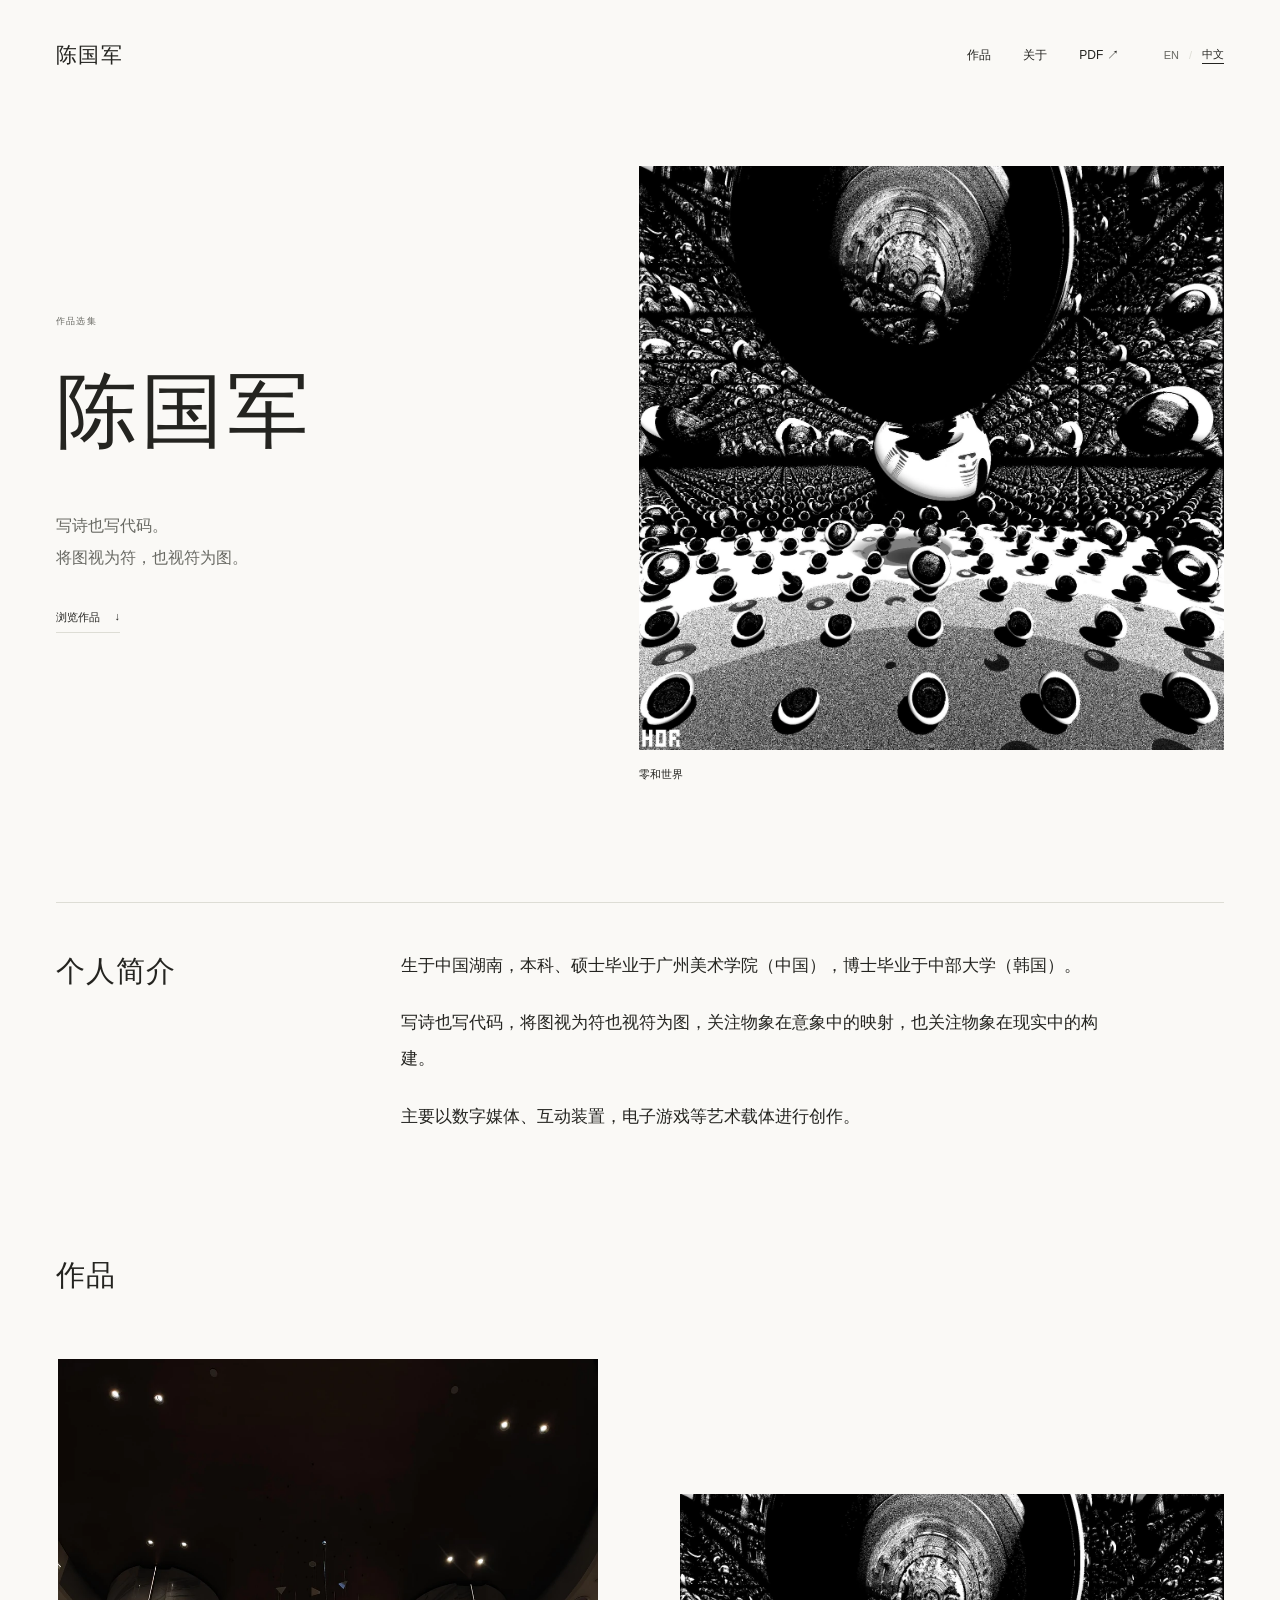
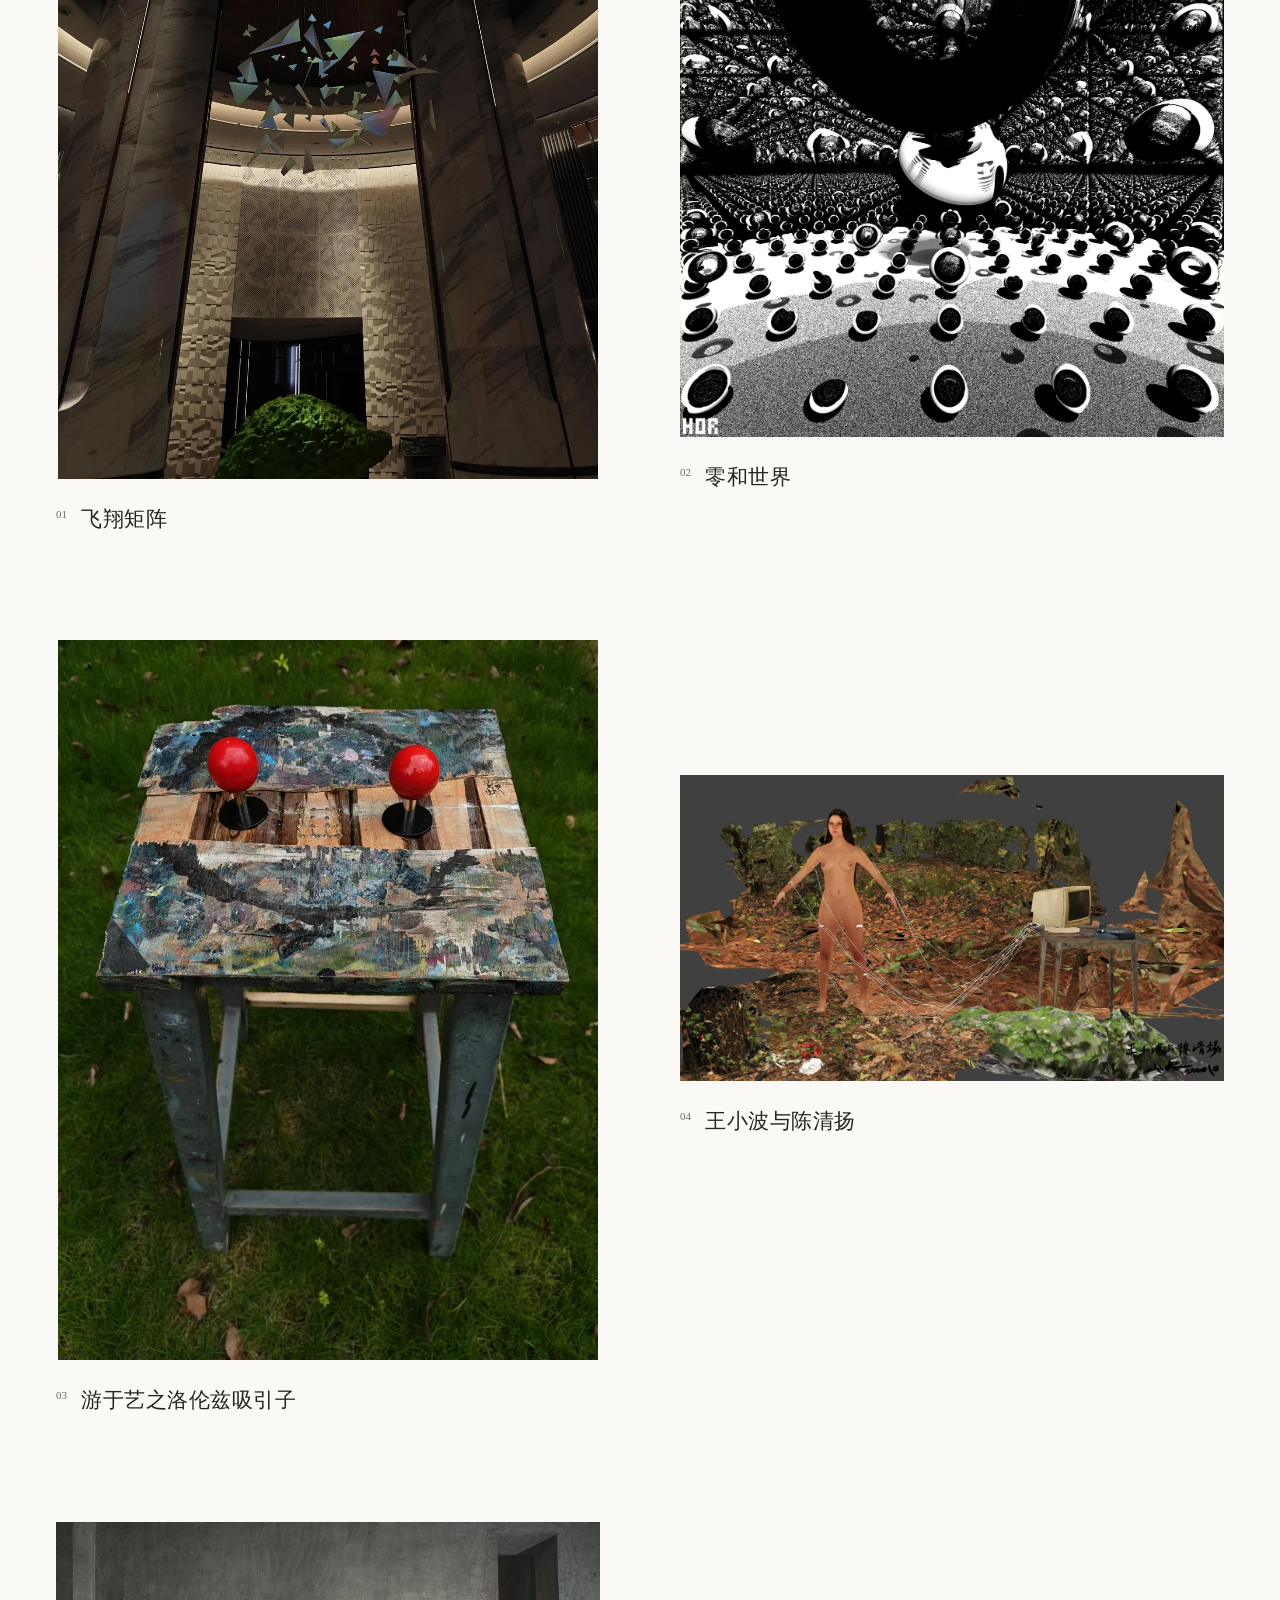
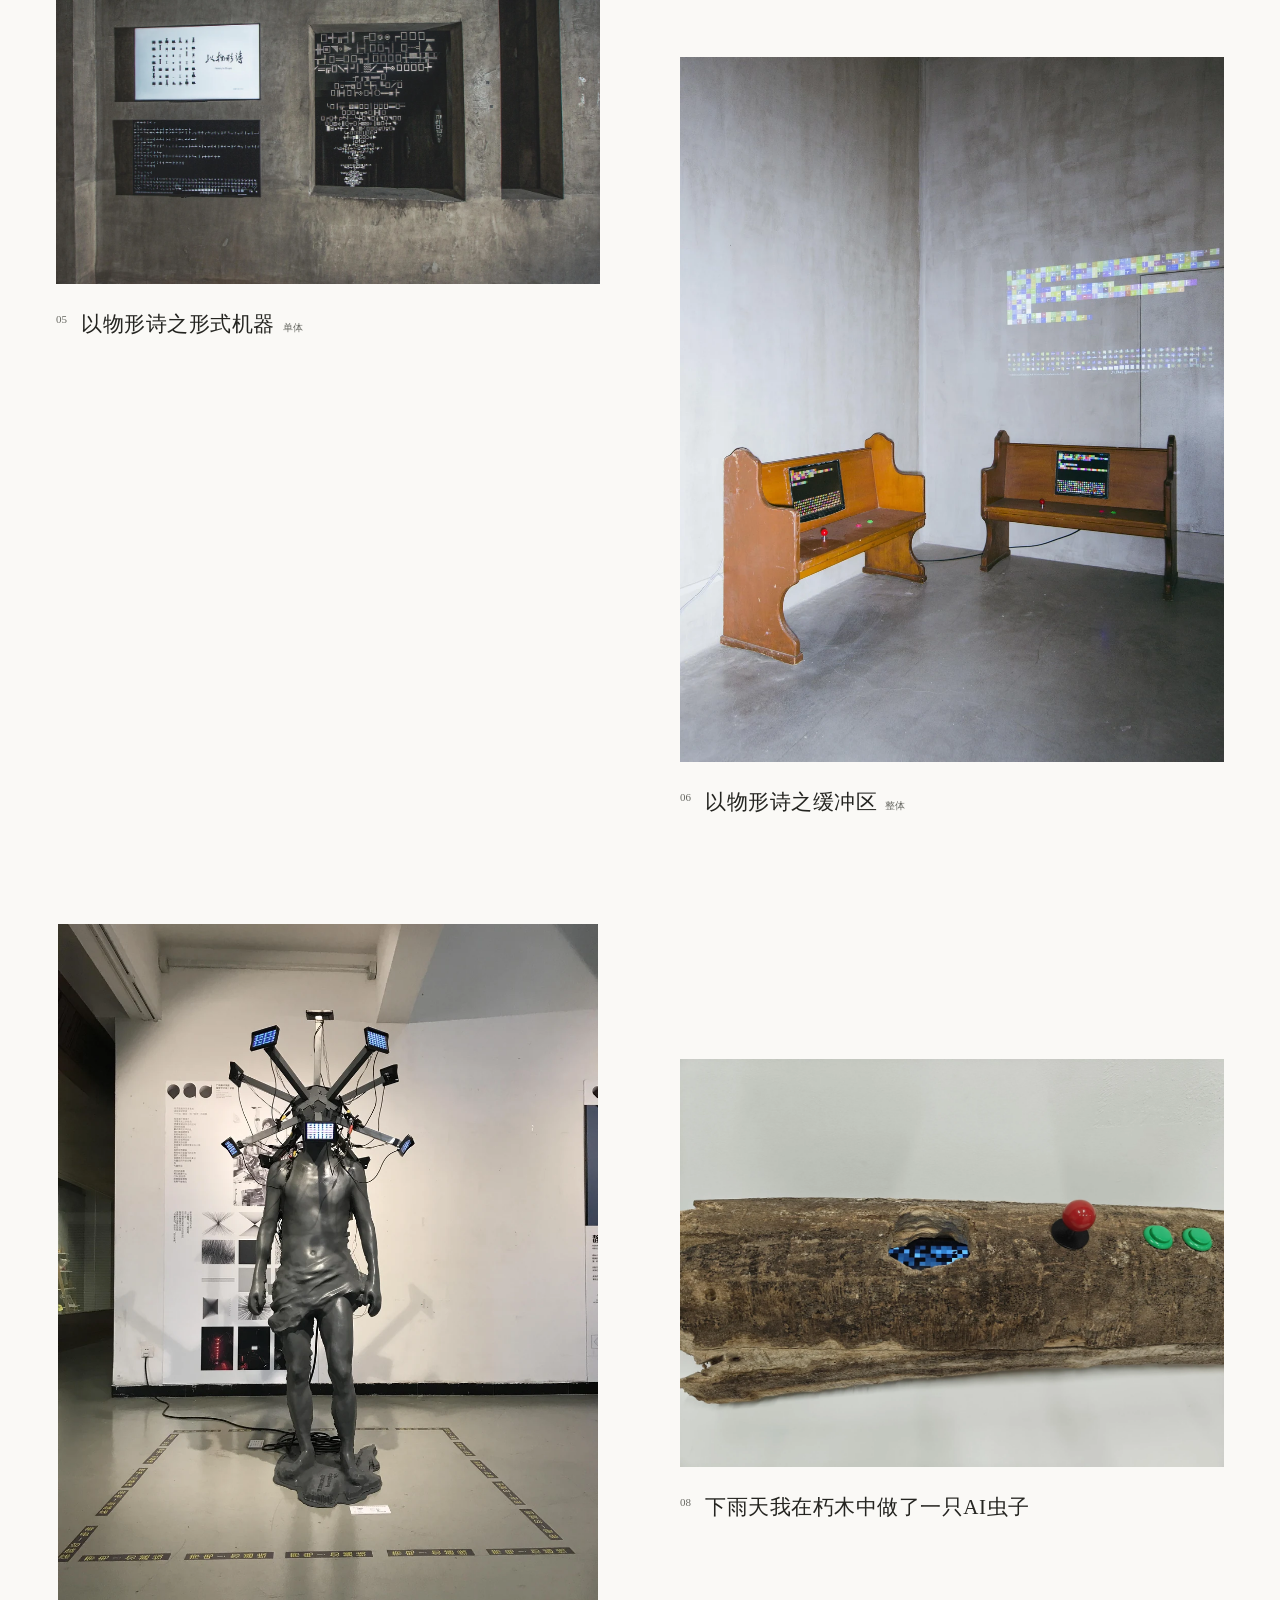
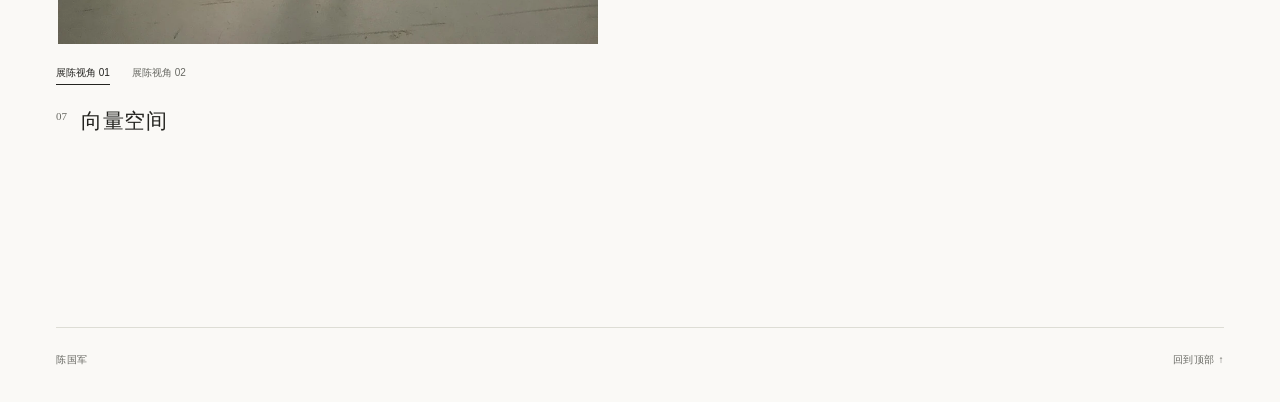
==== zh.html @ b67296dc "Separate English and Chinese pages" ====
<!doctype html>
<html lang="zh-CN">
<head>
 <meta charset="utf-8">
 <meta name="viewport" content="width=device-width,initial-scale=1">
 <meta name="theme-color" content="#faf9f6">
 <meta name="description" content="陈国军的作品与个人简介：数字媒体、互动装置与电子游戏。">
 <meta property="og:title" content="陈国军 · 作品选集">
 <meta property="og:description" content="陈国军的作品与个人简介：数字媒体、互动装置与电子游戏。">
 <meta property="og:type" content="website">
 <meta property="og:locale" content="zh_CN">
 <meta property="og:image" content="assets/images/zero-sum-preview.webp">
 <title>陈国军 · 作品选集</title>
 <link rel="alternate" hreflang="en" href="index.html">
 <link rel="alternate" hreflang="zh-CN" href="zh.html">
 <link rel="alternate" hreflang="x-default" href="index.html">
 <link rel="icon" href="favicon.svg" type="image/svg+xml">
 <link rel="stylesheet" href="style.css">
 <script defer src="app.js"></script>
</head>
<body id="top">
<a class="skip-link" href="#works">跳到作品</a>
<div class="shell">
 <header class="site-header">
  <a class="brand" href="zh.html" aria-label="陈国军作品集首页"><span class="brand-name">陈国军</span></a>
  <div class="header-links"><nav class="nav" aria-label="主导航"><a href="#works">作品</a><a href="#about">关于</a><a href="assets/chen-guojun-selected-works.pdf" target="_blank" rel="noopener">PDF ↗</a></nav><div class="language-switch" role="group" aria-label="语言"><a href="index.html" lang="en" hreflang="en">EN</a><span aria-hidden="true">/</span><a href="zh.html" lang="zh-CN" hreflang="zh-CN" aria-current="page">中文</a></div></div>
 </header>
 <main>
  <section class="hero" aria-labelledby="artist-name">
   <div class="hero-copy">
    <div class="eyebrow">作品选集</div>
    <h1 id="artist-name">陈国军</h1>
    <p class="hero-description">写诗也写代码。<br>将图视为符，也视符为图。</p>
    <div class="hero-bottom"><a class="browse-link" href="#works">浏览作品 <span aria-hidden="true">↓</span></a></div>
   </div>
   <figure class="hero-art"><button class="image-button" type="button" data-open="zero-sum" aria-label="查看《零和世界》大图"><img src="assets/images/zero-sum-preview.webp" width="1400" height="1399" alt="零和世界 · 黑白球体构成的数字图像" loading="eager" decoding="async" fetchpriority=high></button><figcaption class="hero-caption"><strong>零和世界</strong></figcaption></figure>
  </section>
  <section class="artist-section" id="about" aria-labelledby="about-title">
   <h2 class="section-title" id="about-title">个人简介</h2>
   <div class="artist-biography"><p>生于中国湖南，本科、硕士毕业于广州美术学院（中国），博士毕业于中部大学（韩国）。</p><p>写诗也写代码，将图视为符也视符为图，关注物象在意象中的映射，也关注物象在现实中的构建。</p><p>主要以数字媒体、互动装置，电子游戏等艺术载体进行创作。</p></div>
  </section>
  <section class="catalogue" id="works" aria-labelledby="works-title">
   <div class="section-top"><h2 class="section-title" id="works-title">作品</h2></div>
   <div class="work-grid"><article class="work-card" id="work-flight-matrix">
 <div class="work-visual"><button class="image-button" type="button" data-open="flight-matrix" aria-label="查看《飞翔矩阵》大图"><img src="assets/images/flight-matrix-preview.webp" width="1050" height="1400" alt="飞翔矩阵 · 作品图像" loading="lazy" decoding="async" ></button></div>
 <div class="work-heading"><span class="work-number">01</span><h3>飞翔矩阵</h3></div>
</article><article class="work-card" id="work-zero-sum">
 <div class="work-visual"><button class="image-button" type="button" data-open="zero-sum" aria-label="查看《零和世界》大图"><img src="assets/images/zero-sum-preview.webp" width="1400" height="1399" alt="零和世界 · 作品图像" loading="lazy" decoding="async" ></button></div>
 <div class="work-heading"><span class="work-number">02</span><h3>零和世界</h3></div>
</article><article class="work-card" id="work-lorenz">
 <div class="work-visual"><button class="image-button" type="button" data-open="lorenz" aria-label="查看《游于艺之洛伦兹吸引子》大图"><img src="assets/images/lorenz-preview.webp" width="1050" height="1400" alt="游于艺之洛伦兹吸引子 · 作品图像" loading="lazy" decoding="async" ></button></div>
 <div class="work-heading"><span class="work-number">03</span><h3>游于艺之洛伦兹吸引子</h3></div>
</article><article class="work-card" id="work-wang-and-chen">
 <div class="work-visual"><button class="image-button" type="button" data-open="wang-and-chen" aria-label="查看《王小波与陈清扬》大图"><img src="assets/images/wang-and-chen-preview.webp" width="1400" height="787" alt="王小波与陈清扬 · 作品图像" loading="lazy" decoding="async" ></button></div>
 <div class="work-heading"><span class="work-number">04</span><h3>王小波与陈清扬</h3></div>
</article><article class="work-card" id="work-formal-machine">
 <div class="work-visual"><button class="image-button" type="button" data-open="formal-machine" aria-label="查看《以物形诗之形式机器》大图"><img src="assets/images/formal-machine-preview.webp" width="1400" height="933" alt="以物形诗之形式机器 · 单体图像" loading="lazy" decoding="async" ></button></div>
 <div class="work-heading"><span class="work-number">05</span><h3>以物形诗之形式机器<span class="subtitle">单体</span></h3></div>
</article><article class="work-card" id="work-buffer-zone">
 <div class="work-visual"><button class="image-button" type="button" data-open="buffer-zone" aria-label="查看《以物形诗之缓冲区》大图"><img src="assets/images/buffer-zone-preview.webp" width="1080" height="1400" alt="以物形诗之缓冲区 · 整体图像" loading="lazy" decoding="async" ></button></div>
 <div class="work-heading"><span class="work-number">06</span><h3>以物形诗之缓冲区<span class="subtitle">整体</span></h3></div>
</article><article class="work-card" id="work-vector-space">
 <div class="work-visual"><button class="image-button" type="button" data-open="vector-space" aria-label="查看《向量空间》大图"><img src="assets/images/vector-view-1-preview.webp" width="1050" height="1400" alt="向量空间 · 展陈视角 01" loading="lazy" decoding="async" ></button><div class="variant-switch" aria-label="作品观看角度"><button type="button" data-variant="0" data-work="vector-space" aria-pressed="true">展陈视角 01</button><button type="button" data-variant="1" data-work="vector-space" aria-pressed="false">展陈视角 02</button></div></div>
 <div class="work-heading"><span class="work-number">07</span><h3>向量空间</h3></div>
</article><article class="work-card" id="work-ai-insect">
 <div class="work-visual"><button class="image-button" type="button" data-open="ai-insect" aria-label="查看《下雨天我在朽木中做了一只AI虫子》大图"><img src="assets/images/ai-insect-preview.webp" width="1400" height="1050" alt="下雨天我在朽木中做了一只AI虫子 · 作品图像" loading="lazy" decoding="async" ></button></div>
 <div class="work-heading"><span class="work-number">08</span><h3>下雨天我在朽木中做了一只AI虫子</h3></div>
</article></div>
  </section>
  <section class="colophon" aria-label="图录说明"><div class="colophon-content"><p class="colophon-note">作品名称据原始图录，英文名称为工作译名。作品说明为网页整理文字，个人简介由艺术家提供。</p><a class="download" href="assets/chen-guojun-selected-works.pdf" download="chen-guojun-selected-works.pdf">下载原始作品集 <span>PDF · 11.2 MB ↗</span></a></div></section>
 </main>
 <footer class="site-footer"><span>陈国军</span><a href="#top">回到顶部 ↑</a></footer>
</div>
<dialog id="work-dialog" aria-labelledby="dialog-title">
 <div class="dialog-top"><span id="dialog-counter">作品</span><button class="close-dialog" type="button" aria-label="关闭大图">×</button></div>
 <div class="dialog-body"><div class="dialog-figure"><img id="dialog-image" alt=""></div>
 <div class="dialog-info"><h2 id="dialog-title"></h2><span class="dialog-category" id="dialog-category"></span><p class="dialog-description" id="dialog-description"></p><div class="dialog-views" id="dialog-views" aria-label="选择观看视角"></div><div class="dialog-source" id="dialog-source"></div><div class="dialog-links"><a id="original-image-link" target="_blank" rel="noopener">单独查看大图 ↗</a><a id="source-page-link" target="_blank" rel="noopener">图录对应页 ↗</a></div><div class="dialog-navigation"><button type="button" id="previous-work">← 上一件</button><button type="button" id="next-work">下一件 →</button></div></div></div>
</dialog>
<noscript><div class="shell no-script">作品图像与名称可直接浏览；启用 JavaScript 后可点击放大。 <a href="assets/chen-guojun-selected-works.pdf">打开完整 PDF</a></div></noscript>
<script type="application/json" id="work-data">[{"id": "flight-matrix", "title": "飞翔矩阵", "category": "空间装置", "description": "悬置于建筑空间中的几何片体，以不同的方向、尺度与色彩形成一组空中的矩阵。", "images": [{"slug": "flight-matrix", "label": "作品图像", "page": 2, "label_en": "Artwork image"}], "title_en": "Flight Matrix", "category_en": "Spatial installation", "description_en": "Geometric elements suspended within an architectural space form an aerial matrix of varied orientations, scales and colours."}, {"id": "zero-sum", "title": "零和世界", "category": "数字图像", "description": "黑白球体在重复的空间中层叠、延伸，形成近乎无尽的视觉纵深。", "images": [{"slug": "zero-sum", "label": "作品图像", "page": 3, "label_en": "Artwork image"}], "title_en": "Zero-Sum World", "category_en": "Digital image", "description_en": "Black and white spheres layer and extend through a repeating space, creating an almost endless visual depth."}, {"id": "lorenz", "title": "游于艺之洛伦兹吸引子", "category": "装置", "description": "红色摇杆嵌入带有绘画痕迹的木质结构。图像呈现了装置的操作界面与材料表面。", "images": [{"slug": "lorenz", "label": "作品图像", "page": 4, "label_en": "Artwork image"}], "title_en": "Wandering in Art: Lorenz Attractor", "category_en": "Installation", "description_en": "Red joysticks are embedded in a wooden structure marked with paint. The image records the interface and material surfaces of the installation."}, {"id": "wang-and-chen", "title": "王小波与陈清扬", "category": "艺术装置", "description": "人物、旧式显示器与数字化的自然场景共同出现，连接线在身体和设备之间展开。", "images": [{"slug": "wang-and-chen", "label": "作品图像", "page": 3, "label_en": "Artwork image"}], "title_en": "Wang Xiaobo and Chen Qingyang", "category_en": "Art installation", "description_en": "A figure, an old monitor and a digitally rendered natural setting appear together, with cables extending between the body and the device."}, {"id": "formal-machine", "title": "以物形诗之形式机器", "subtitle": "单体", "category": "装置", "description": "屏幕中的文字、符号与图形并置于墙面的凹槽之中，构成多层的阅读界面。", "images": [{"slug": "formal-machine", "label": "单体图像", "page": 5, "label_en": "Individual unit"}], "title_en": "Poetry Shaped by Objects: Formal Machine", "category_en": "Installation", "description_en": "Text, symbols and graphics on screens are set within recesses in a wall, forming multiple layers of reading.", "subtitle_en": "Individual unit"}, {"id": "buffer-zone", "title": "以物形诗之缓冲区", "subtitle": "整体", "category": "装置", "description": "木质座椅、屏幕与摇杆相互组合，图像投射到墙面，让装置延伸进所在的空间。", "images": [{"slug": "buffer-zone", "label": "整体图像", "page": 6, "label_en": "Overall view"}], "title_en": "Poetry Shaped by Objects: Buffer Zone", "category_en": "Installation", "description_en": "Wooden seats, screens and joysticks are combined with images projected onto a wall, extending the installation into its surroundings.", "subtitle_en": "Overall installation"}, {"id": "vector-space", "title": "向量空间", "category": "互动装置", "description": "人体形态、支架、屏幕与线缆共同构成装置。两幅图像记录了不同观看角度下的整体结构。", "images": [{"slug": "vector-view-1", "label": "展陈视角 01", "page": 7, "label_en": "Exhibition view 01"}, {"slug": "vector-view-2", "label": "展陈视角 02", "page": 8, "label_en": "Exhibition view 02"}], "title_en": "Vector Space", "category_en": "Interactive installation", "description_en": "A human form, supports, screens and cables compose the installation. Two images record its overall structure from different viewpoints."}, {"id": "ai-insect", "title": "下雨天我在朽木中做了一只AI虫子", "category": "装置", "description": "朽木的天然孔洞中嵌入像素屏幕，摇杆与按钮置于木材表面，形成自然材料与电子界面的并置。", "images": [{"slug": "ai-insect", "label": "作品图像", "page": 9, "label_en": "Artwork image"}], "title_en": "On a Rainy Day, I Made an AI Insect in Decaying Wood", "category_en": "Installation", "description_en": "A pixel display is embedded in a natural cavity in decaying wood, with a joystick and buttons on its surface, bringing natural material and an electronic interface together."}]</script>
</body>
</html>
---- style.css ----
@charset "UTF-8";
:root{--paper:#f6f4ee;--ink:#20221f;--muted:#777a72;--line:#d8d8cd;--accent:#775539;--serif:Georgia,"Songti SC","STSong","SimSun",serif;--sans:Arial,"Microsoft YaHei","PingFang SC",sans-serif}
*{box-sizing:border-box}html{scroll-behavior:smooth;scroll-padding-top:100px}body{margin:0;background:var(--paper);color:var(--ink);font-family:var(--sans);-webkit-font-smoothing:antialiased}body:has(dialog[open]){overflow:hidden}a{color:inherit;text-decoration:none}button{font:inherit;color:inherit;cursor:pointer}button,a{-webkit-tap-highlight-color:transparent}button:focus-visible,a:focus-visible{outline:2px solid var(--accent);outline-offset:6px}button{border:0}img{display:block;max-width:100%}::selection{background:#d9d3ba}.shell{width:min(1280px,calc(100% - 112px));margin:0 auto}.skip-link{position:fixed;top:-80px;left:20px;z-index:100;padding:16px;background:var(--ink);color:white}.skip-link:focus{top:10px}
.site-header{height:98px;display:flex;align-items:center;justify-content:space-between;border-bottom:1px solid var(--line)}.brand{display:flex;align-items:center;gap:18px}.brand-zh{font-family:var(--serif);font-size:25px;letter-spacing:.12em}.brand-en,.micro{font-size:10px;line-height:1.5;letter-spacing:.16em;text-transform:uppercase}.brand-en{color:var(--muted)}.nav{display:flex;gap:30px;font-size:12px}.nav a{padding:12px 0}.nav a:hover{color:var(--accent)}.nav .pdf-link{color:var(--muted)}.arrow{font-size:17px;margin-left:5px}
.hero{display:grid;grid-template-columns:0.9fr 1.1fr;gap:7%;align-items:center;padding:66px 0 78px;min-height:740px}.hero-copy{padding:32px 0}.eyebrow{display:flex;gap:16px;align-items:center;color:var(--muted);font-size:10px;letter-spacing:.16em}.eyebrow:before{content:"";width:32px;height:1px;background:var(--accent)}.hero h1{font-family:var(--serif);font-weight:400;font-size:clamp(64px,7.5vw,112px);letter-spacing:.06em;margin:38px 0 17px;line-height:1.12;white-space:nowrap}.artist-roman{font-family:var(--serif);font-size:20px;letter-spacing:.12em;margin:0}.hero-description{margin:46px 0 36px;max-width:290px;font-size:14px;line-height:2.1;color:var(--muted)}.hero-bottom{display:flex;align-items:center;gap:34px;margin-top:46px}.browse-link{font-size:12px;border-bottom:1px solid var(--ink);padding-bottom:7px}.hero-count{font-family:var(--serif);font-size:28px;color:var(--accent)}.hero-count span{font-family:var(--sans);font-size:10px;color:var(--muted);letter-spacing:.1em;margin-left:10px}.hero-art{margin:0}.hero-art .image-button{background:#080908;aspect-ratio:1;display:flex;align-items:center;justify-content:center}.hero-art img{width:100%;height:100%;object-fit:contain}.hero-caption{display:flex;justify-content:space-between;gap:14px;margin-top:15px;font-size:11px;color:var(--muted)}.hero-caption strong{font-weight:400;color:var(--ink)}.image-button{padding:0;background:none;width:100%;position:relative;cursor:zoom-in}.image-button:after{content:"↗";position:absolute;bottom:14px;right:14px;background:var(--paper);color:var(--ink);width:34px;height:34px;display:grid;place-items:center;opacity:0;transition:opacity .2s}.image-button:hover:after,.image-button:focus-visible:after{opacity:1}
.catalogue{padding-top:28px;border-top:1px solid var(--ink)}.section-top{display:flex;justify-content:space-between;align-items:flex-end;margin:0 0 58px}.section-title{font-family:var(--serif);font-size:46px;font-weight:400;margin:8px 0 0;letter-spacing:.08em}.section-aside{font-size:11px;line-height:1.9;text-align:right;color:var(--muted)}.work-grid{display:grid;grid-template-columns:1fr 1fr;gap:82px 64px;align-items:start}.work-card{min-width:0;scroll-margin-top:30px}.work-card:nth-child(even){padding-top:120px}.work-visual{position:relative}.work-visual .image-button{background:#ecebe5}.work-visual img{width:100%;height:auto;max-height:720px;object-fit:contain}.work-heading{display:flex;align-items:flex-start;gap:18px;margin-top:22px}.work-number{font-family:var(--serif);font-size:14px;color:var(--accent);padding-top:5px;flex-shrink:0}.work-heading h3{font-family:var(--serif);font-size:25px;line-height:1.6;letter-spacing:.025em;font-weight:400;margin:0}.subtitle{font-family:var(--sans);font-size:11px;color:var(--muted);white-space:nowrap;margin-left:8px;letter-spacing:0}.work-category{font-size:10px;letter-spacing:.08em;color:var(--muted);margin:10px 0 0 35px}.work-description{font-size:12px;line-height:2.1;color:var(--muted);margin:16px 0 0 35px;max-width:440px}.work-foot{margin:20px 0 0 35px;display:flex;align-items:center;justify-content:space-between;gap:20px;font-size:11px}.open-text{background:transparent;padding:0 0 4px;border-bottom:1px solid var(--line)}.open-text:hover{border-color:var(--ink)}.work-view-count{color:var(--muted)}.variant-switch{display:flex;gap:16px;margin-top:14px;font-size:10px}.variant-switch button{padding:4px 0;background:none;color:var(--muted);border-bottom:1px solid transparent}.variant-switch button[aria-pressed=true]{color:var(--ink);border-color:var(--ink)}
.index-section{margin-top:116px;padding-top:36px;border-top:1px solid var(--ink);display:grid;grid-template-columns:1fr 2fr;gap:64px}.index-list{list-style:none;padding:0;margin:0}.index-list li{border-bottom:1px solid var(--line)}.index-list a{display:grid;grid-template-columns:30px 1fr 20px;gap:12px;align-items:center;padding:20px 0;font-size:14px}.index-list a:hover{color:var(--accent)}.index-no{color:var(--muted);font-family:var(--serif);font-size:12px}.index-section .micro{color:var(--muted)}.colophon{margin-top:108px;padding:48px 0 54px;border-top:1px solid var(--ink);display:grid;grid-template-columns:1fr 2fr;gap:64px}.colophon h2{font-family:var(--serif);font-weight:400;font-size:28px;letter-spacing:.06em;margin:0 0 12px}.colophon-content{max-width:680px}.colophon p{font-size:13px;line-height:2.2;margin:0 0 20px;color:var(--muted)}.colophon-note{font-size:11px!important}.download{display:inline-flex;gap:32px;align-items:center;background:var(--ink);color:var(--paper);padding:15px 20px;font-size:12px}.download:hover{background:#42463c}.site-footer{border-top:1px solid var(--line);padding:24px 0 35px;display:flex;justify-content:space-between;font-size:10px;color:var(--muted);letter-spacing:.06em}
dialog{width:min(1320px,calc(100vw - 48px));max-width:none;max-height:calc(100dvh - 48px);padding:0;border:1px solid #44483f;background:var(--paper);color:var(--ink)}dialog::backdrop{background:rgba(15,19,15,.86)}.dialog-top{display:flex;align-items:center;justify-content:space-between;padding:18px 24px;border-bottom:1px solid var(--line);font-size:10px;letter-spacing:.1em}.close-dialog{background:none;font-size:23px;width:32px;height:32px;line-height:1}.dialog-body{display:grid;grid-template-columns:minmax(0,1fr) 310px;min-height:420px}.dialog-figure{display:flex;align-items:center;justify-content:center;padding:28px;background:#e9e8e1;min-width:0}.dialog-figure img{max-width:100%;max-height:calc(100dvh - 170px);width:auto;height:auto;object-fit:contain}.dialog-info{padding:32px 26px;display:flex;flex-direction:column}.dialog-info h2{font-family:var(--serif);font-weight:400;font-size:29px;line-height:1.6;margin:0 0 12px}.dialog-category{font-size:11px;color:var(--accent)}.dialog-description{font-size:12px;line-height:2.1;color:var(--muted);margin:25px 0}.dialog-views{display:flex;gap:10px;flex-wrap:wrap;margin-bottom:24px}.view-thumb{width:70px;padding:3px;background:none;border:1px solid transparent}.view-thumb[aria-pressed=true]{border-color:var(--ink)}.view-thumb img{width:100%;height:76px;object-fit:contain;background:#deded6}.dialog-source{font-size:10px;line-height:2.2;color:var(--muted);margin-top:auto}.dialog-links{display:flex;gap:18px;flex-wrap:wrap;font-size:11px;margin:14px 0 26px}.dialog-links a{border-bottom:1px solid var(--line);padding-bottom:4px}.dialog-navigation{display:flex;justify-content:space-between;gap:12px;border-top:1px solid var(--line);padding-top:18px}.dialog-navigation button{background:none;padding:6px 0;font-size:12px}.dialog-navigation button:hover{color:var(--accent)}.no-script{padding:20px;border:1px solid var(--line);font-size:13px}.no-script a{border-bottom:1px solid var(--ink)}
@media(min-width:1600px){.hero{min-height:820px}.hero-art{max-width:620px}}
@media(max-width:1050px){.shell{width:calc(100% - 64px)}.hero{gap:5%;min-height:640px}.hero h1{font-size:76px}.hero-description{font-size:13px}.work-grid{gap:64px 36px}.work-heading h3{font-size:22px}.dialog-body{grid-template-columns:minmax(0,1fr) 270px}.index-section,.colophon{gap:36px}}
@media(max-width:700px){html{scroll-padding-top:24px}.shell{width:calc(100% - 40px)}.site-header{height:78px}.brand-zh{font-size:23px}.brand-en{display:none}.nav{gap:19px;font-size:11px}.nav .pdf-link .pdf-word{display:none}.hero{display:flex;flex-direction:column;align-items:stretch;gap:34px;padding:40px 0 50px;min-height:0}.hero-copy{padding:0}.hero h1{font-size:72px;margin:23px 0 12px;letter-spacing:.05em}.artist-roman{font-size:17px}.hero-description{margin:23px 0 0;max-width:100%;font-size:13px}.hero-bottom{margin-top:25px;justify-content:space-between}.hero-count{font-size:24px}.hero-art{width:100%}.hero-caption{font-size:10px}.catalogue{padding-top:24px}.section-top{margin-bottom:34px}.section-title{font-size:36px}.section-aside{font-size:10px}.work-grid{grid-template-columns:1fr;gap:48px}.work-card:nth-child(even){padding-top:0}.work-visual img{max-height:none}.work-heading{margin-top:17px;gap:15px}.work-heading h3{font-size:24px}.work-description{font-size:12px;margin-left:30px}.work-category,.work-foot{margin-left:30px}.index-section,.colophon{grid-template-columns:1fr;gap:25px}.index-section{margin-top:66px}.index-list a{font-size:13px;padding:18px 0}.colophon{margin-top:65px;padding-top:33px}.colophon p{font-size:12px}.site-footer{gap:20px;font-size:9px;line-height:1.8}.site-footer span:last-child{text-align:right}dialog{width:calc(100vw - 20px);max-height:calc(100dvh - 20px)}.dialog-top{padding:12px 16px;position:sticky;top:0;background:var(--paper);z-index:2}.dialog-body{grid-template-columns:1fr;min-height:0}.dialog-figure{padding:16px;min-height:180px}.dialog-figure img{max-height:54dvh}.dialog-info{padding:23px 20px}.dialog-info h2{font-size:25px}.dialog-description{margin:16px 0}.dialog-views{margin-bottom:14px}.dialog-source{margin-top:0}.dialog-links{margin-bottom:20px}.dialog-navigation{padding-top:14px}}
@media(prefers-reduced-motion:reduce){html{scroll-behavior:auto}*{transition:none!important}}
.en{display:block;font-family:var(--sans);font-weight:400;letter-spacing:.015em;font-size:.85em;line-height:1.65;margin-top:5px;color:var(--muted)}
.nav .en{font-size:10px;margin-top:3px}.nav a{line-height:1.4}.hero-description .en{margin-top:8px}.work-heading h3 .en{font-family:var(--serif);font-size:19px;line-height:1.5;margin-top:8px}.work-description .en{font-size:12px;line-height:1.9;margin-top:10px}.work-foot .en{font-size:10px}.hero-count>span{display:inline-block;vertical-align:middle}.hero-count .en{font-size:10px;margin:3px 0 0}.hero-caption .en{font-size:10px}.section-title .en{font-family:var(--sans);font-size:13px;letter-spacing:.12em;margin-top:10px}.colophon h2 .en{font-size:14px}.download .en{color:#d6d6cc;font-size:11px}.dialog-info h2 .en{font-family:var(--serif);font-size:20px;line-height:1.5}.dialog-description .en{font-size:12px;line-height:1.9;margin-top:12px}.dialog-links .en{font-size:10px}.dialog-navigation .en{font-size:10px}.index-list .en{font-size:12px}.section-aside{max-width:240px}.section-aside .en{font-size:10px}.site-footer .en{font-size:9px}.browse-link .en{font-size:10px}.download{flex-wrap:wrap;gap:10px 24px}
@media(max-width:700px){.nav{gap:13px}.nav .en{font-size:9px}.hero h1{font-size:68px}.hero-description{max-width:330px}.section-top{align-items:flex-start;gap:20px}.section-aside{max-width:160px}.work-heading h3 .en{font-size:19px}.dialog-info h2 .en{font-size:19px}.hero-count{font-size:23px}.hero-count>span{font-size:9px;margin-left:6px}.hero-bottom{gap:15px}.hero-caption{align-items:flex-start}.hero-caption>span{text-align:right}.download{width:100%;justify-content:space-between}}
.hero-description br{display:none}.hero-description .en{margin-bottom:16px}.browse-link,.open-text{position:relative;padding-right:20px}.browse-link>span[aria-hidden],.open-text>span[aria-hidden]{position:absolute;right:0;top:0}.brand-en{display:block}@media(max-width:700px){.brand{gap:7px}.brand-en{font-size:7px;letter-spacing:.08em}.nav{gap:10px}.brand-zh{font-size:21px}}@media(max-width:360px){.shell{width:calc(100% - 28px)}.brand-en{font-size:6px}.brand-zh{font-size:19px}.nav{gap:7px;font-size:10px}.nav .en{font-size:8px}.hero h1{font-size:62px}.hero-count>span{letter-spacing:0}.hero-count .en{font-size:9px}}
/* Quiet gallery layout: images and titles, with the biography in two languages. */
:root{--paper:#faf9f6;--ink:#242420;--muted:#686963;--line:#ddddd5;--accent:#55584e}
.shell{width:min(1240px,calc(100% - 112px))}.site-header{border-bottom:0;height:110px}.brand-en{font-size:9px}.nav{gap:32px}.nav .en{font-size:9px}.hero{padding:56px 0 120px;gap:9%;min-height:740px}.hero h1{font-size:clamp(64px,6.4vw,94px);letter-spacing:.04em}.artist-roman{font-size:15px;letter-spacing:.16em}.eyebrow:before{display:none}.eyebrow{font-size:9px;letter-spacing:.13em}.hero-description{font-family:var(--serif);font-size:16px;line-height:1.9;margin-top:52px}.hero-description .en{font-family:var(--sans);font-size:11px;margin:6px 0 20px}.hero-bottom{margin-top:30px}.browse-link{font-size:11px;border-color:var(--line)}.hero-caption{margin-top:16px}.hero-art .image-button{background:transparent}.catalogue{border-top:0;padding-top:0}.section-top{margin-bottom:60px}.section-title{font-size:29px;letter-spacing:.04em;line-height:1.6}.section-title .en{font-family:var(--sans);font-size:11px;letter-spacing:.08em;margin-top:2px}.work-grid{gap:104px 80px}.work-card:nth-child(even){padding-top:135px}.work-visual .image-button{background:transparent}.work-heading{margin-top:20px;gap:14px}.work-heading h3{font-size:21px;line-height:1.6}.work-heading h3 .en{font-family:var(--sans);font-size:12px;line-height:1.8;margin-top:4px;letter-spacing:.01em}.work-number{font-size:11px;color:var(--muted)}.subtitle{font-size:10px}.image-button:after{display:none}.variant-switch{gap:22px}.variant-switch .en{font-size:9px}.artist-section{margin-top:160px;padding-top:60px;border-top:1px solid var(--line);display:grid;grid-template-columns:1fr 3fr;gap:70px;scroll-margin-top:60px}.artist-section .section-title{margin:0}.artist-biography{display:grid;grid-template-columns:1fr 1fr;gap:46px}.artist-biography p{margin:0 0 25px}.bio-zh{font-family:var(--serif);font-size:16px;line-height:2.2}.bio-en{font-size:13px;line-height:1.95;color:var(--muted)}.colophon{margin-top:70px;padding:24px 0 55px;border-top:0;display:block}.colophon>div:first-child,.colophon-content>p:first-child{display:none}.colophon-content{margin-left:calc(25% + 18px);max-width:none}.colophon-note{max-width:690px;font-size:10px!important}.colophon-note .en{font-size:10px}.download{display:inline-flex;background:none;color:var(--ink);padding:8px 0;border-bottom:1px solid var(--line);gap:30px;font-size:11px}.download .en{color:var(--muted);font-size:10px}.download:hover{background:none;border-color:var(--ink)}.site-footer{padding-top:25px;align-items:flex-start}.site-footer>a{text-align:right}.site-footer>a .en{font-size:9px}.dialog-top{letter-spacing:.04em}.dialog-info h2 .en{font-family:var(--sans);font-size:15px}.dialog-info h2{font-size:25px}
@media(max-width:1050px){.shell{width:calc(100% - 64px)}.hero{gap:7%;min-height:640px}.work-grid{gap:80px 44px}.artist-section{grid-template-columns:1fr 3fr;gap:35px}.artist-biography{gap:28px}.bio-zh{font-size:15px}.bio-en{font-size:12px}.colophon-content{margin-left:calc(25% + 9px)}}
@media(max-width:700px){.shell{width:calc(100% - 40px)}.site-header{height:85px}.nav{gap:24px}.hero{padding:40px 0 80px;gap:38px;min-height:0}.hero h1{font-size:70px}.hero-description{font-size:16px;margin-top:32px}.hero-description .en{margin-bottom:15px}.hero-bottom{margin-top:24px;justify-content:flex-start}.hero-art{width:100%}.hero-caption{font-size:10px}.section-top{margin-bottom:36px}.section-title{font-size:28px}.work-grid{gap:62px}.work-card:nth-child(even){padding-top:0}.work-heading h3{font-size:21px}.work-heading h3 .en{font-size:12px}.artist-section{margin-top:90px;padding-top:35px;grid-template-columns:1fr;gap:30px}.artist-biography{grid-template-columns:1fr;gap:14px}.bio-zh{font-size:16px}.bio-en{font-size:13px;line-height:1.95}.colophon{margin-top:20px;padding-top:15px}.colophon-content{margin-left:0}.download{width:auto}.brand-en{font-size:7px}.brand-zh{font-size:21px}}
@media(max-width:360px){.shell{width:calc(100% - 32px)}.nav{gap:17px}.hero h1{font-size:62px}.brand-zh{font-size:19px}.brand-en{font-size:6px}}
/* Keep the complete biography immediately before the artworks. */
.artist-section{margin-top:0;margin-bottom:110px;padding-top:45px}.artist-section+.catalogue{padding-top:0}.colophon{margin-top:110px}.colophon-content{margin-left:0;max-width:760px}@media(max-width:700px){.artist-section{margin-top:0;margin-bottom:70px;padding-top:30px}.colophon{margin-top:70px}}
/* Independent language pages share the same quiet gallery structure. */
.header-links{display:flex;align-items:center;gap:45px}.brand-name{font-family:var(--serif);font-size:21px;letter-spacing:.06em;white-space:nowrap}.language-switch{display:flex;align-items:center;gap:10px;font-size:11px;white-space:nowrap}.language-switch>span{color:var(--line)}.language-switch a{color:var(--muted);padding:8px 0}.language-switch a[aria-current=page]{color:var(--ink);text-decoration:underline;text-underline-offset:5px}.hero-description br{display:block}.hero-description{line-height:2}.artist-biography{display:block;max-width:720px;font-family:var(--serif);font-size:17px;line-height:2.1}.artist-biography p{margin-bottom:22px}.artist-biography p:last-child{margin-bottom:0}.hero h1{white-space:normal}.work-heading h3 .subtitle{display:inline-block;margin-left:8px;color:var(--muted)}html[lang=en] .hero h1{font-size:clamp(60px,6vw,88px);line-height:1.12;letter-spacing:-.035em;max-width:420px}html[lang=en] .hero-description{font-size:17px}html[lang=en] .brand-name{font-size:20px;letter-spacing:0}html[lang=en] .artist-biography{font-family:var(--sans);font-size:15px;line-height:2}html[lang=en] .work-heading h3{font-size:23px;letter-spacing:0;line-height:1.5}html[lang=en] .section-title{letter-spacing:0}.colophon-content{display:block}.colophon-content>p.colophon-note{display:block}
@media(max-width:1050px){.header-links{gap:28px}html[lang=en] .hero h1{font-size:65px}}
@media(max-width:700px){.header-links{gap:22px}.nav{gap:17px;font-size:11px}.brand-name{font-size:23px}.language-switch{font-size:11px;gap:7px}html[lang=en] .brand-name{font-size:16px}.hero h1{font-size:70px}html[lang=en] .hero h1{font-size:68px;max-width:300px;margin:25px 0}.hero-description{margin-top:30px}html[lang=en] .hero-description{font-size:16px}.artist-biography{font-size:16px;line-height:2.1}html[lang=en] .artist-biography{font-size:14px;line-height:2}.artist-section{gap:25px}html[lang=en] .work-heading h3{font-size:23px}}
@media(max-width:400px){.header-links{gap:16px}.nav{gap:12px}.nav a[href$='.pdf']{display:none}.brand-name{font-size:21px}html[lang=en] .brand-name{font-size:15px}.language-switch{font-size:10px;gap:6px}}
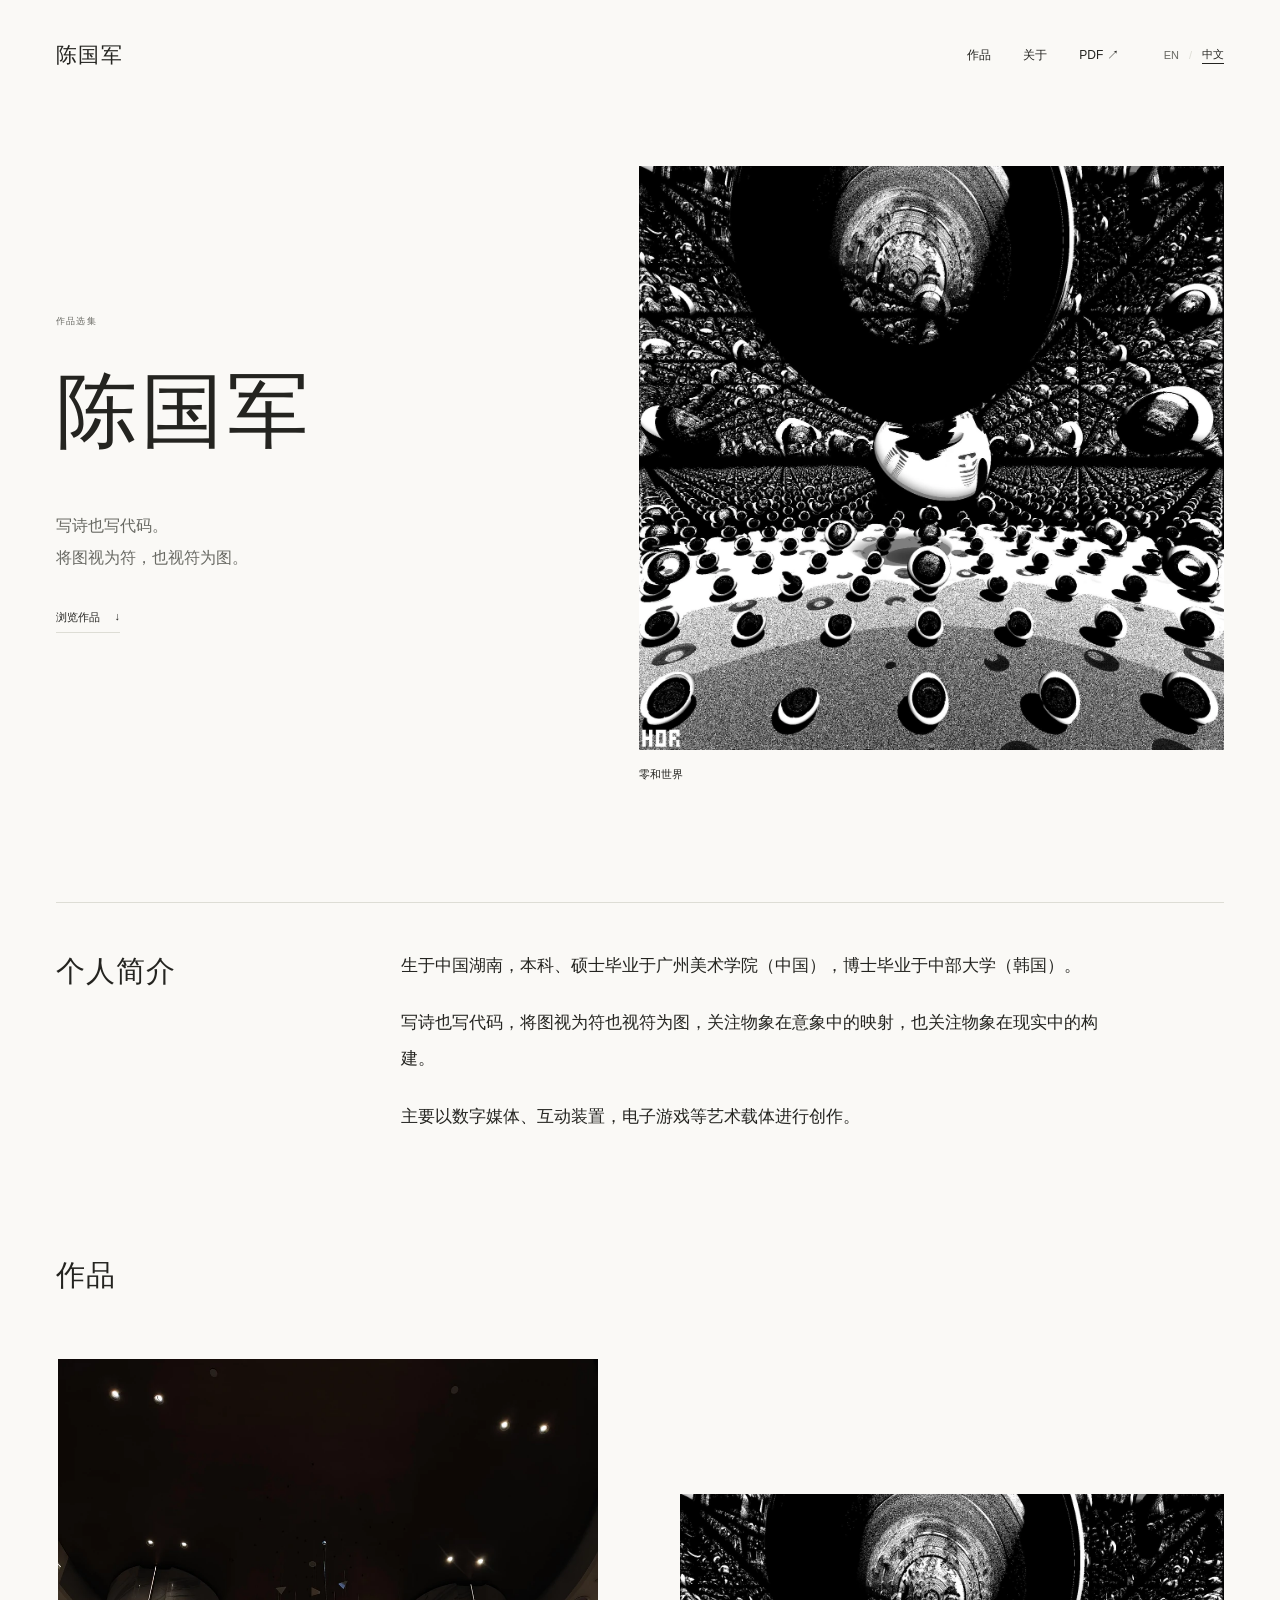
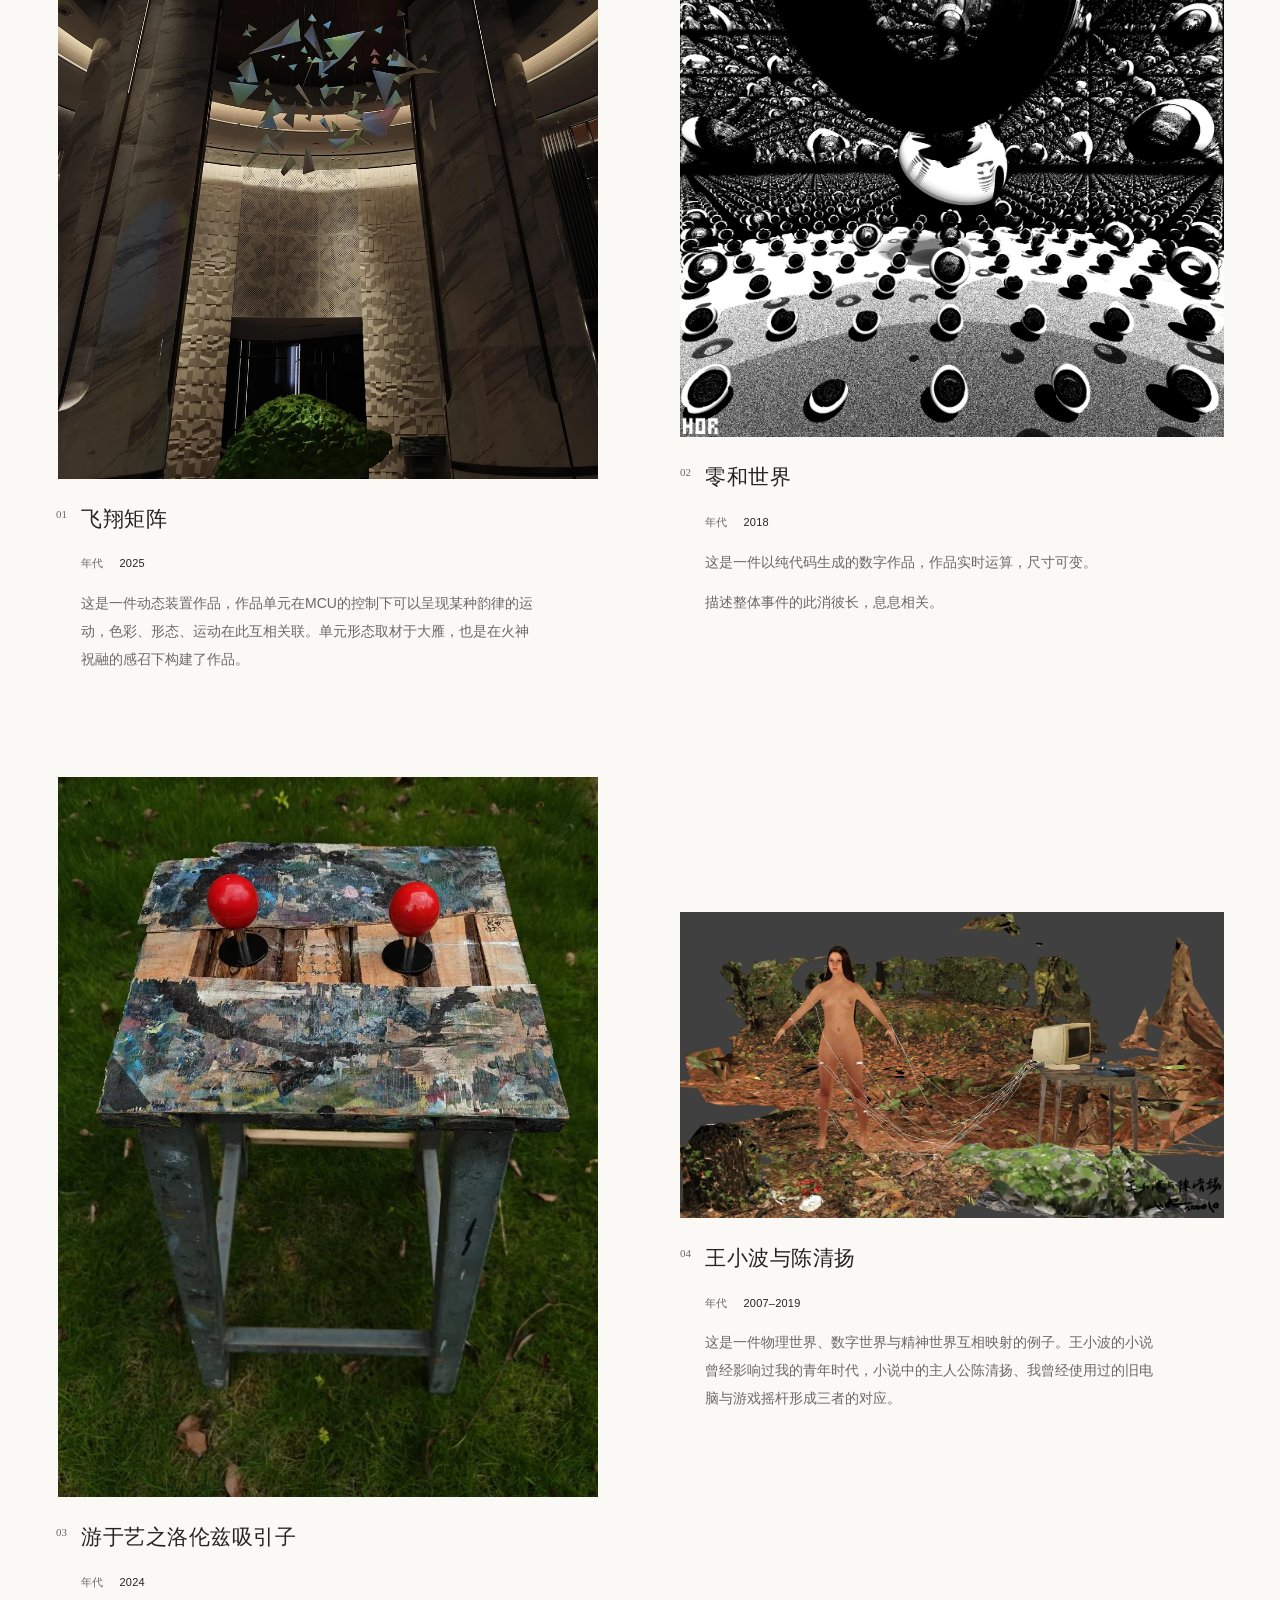
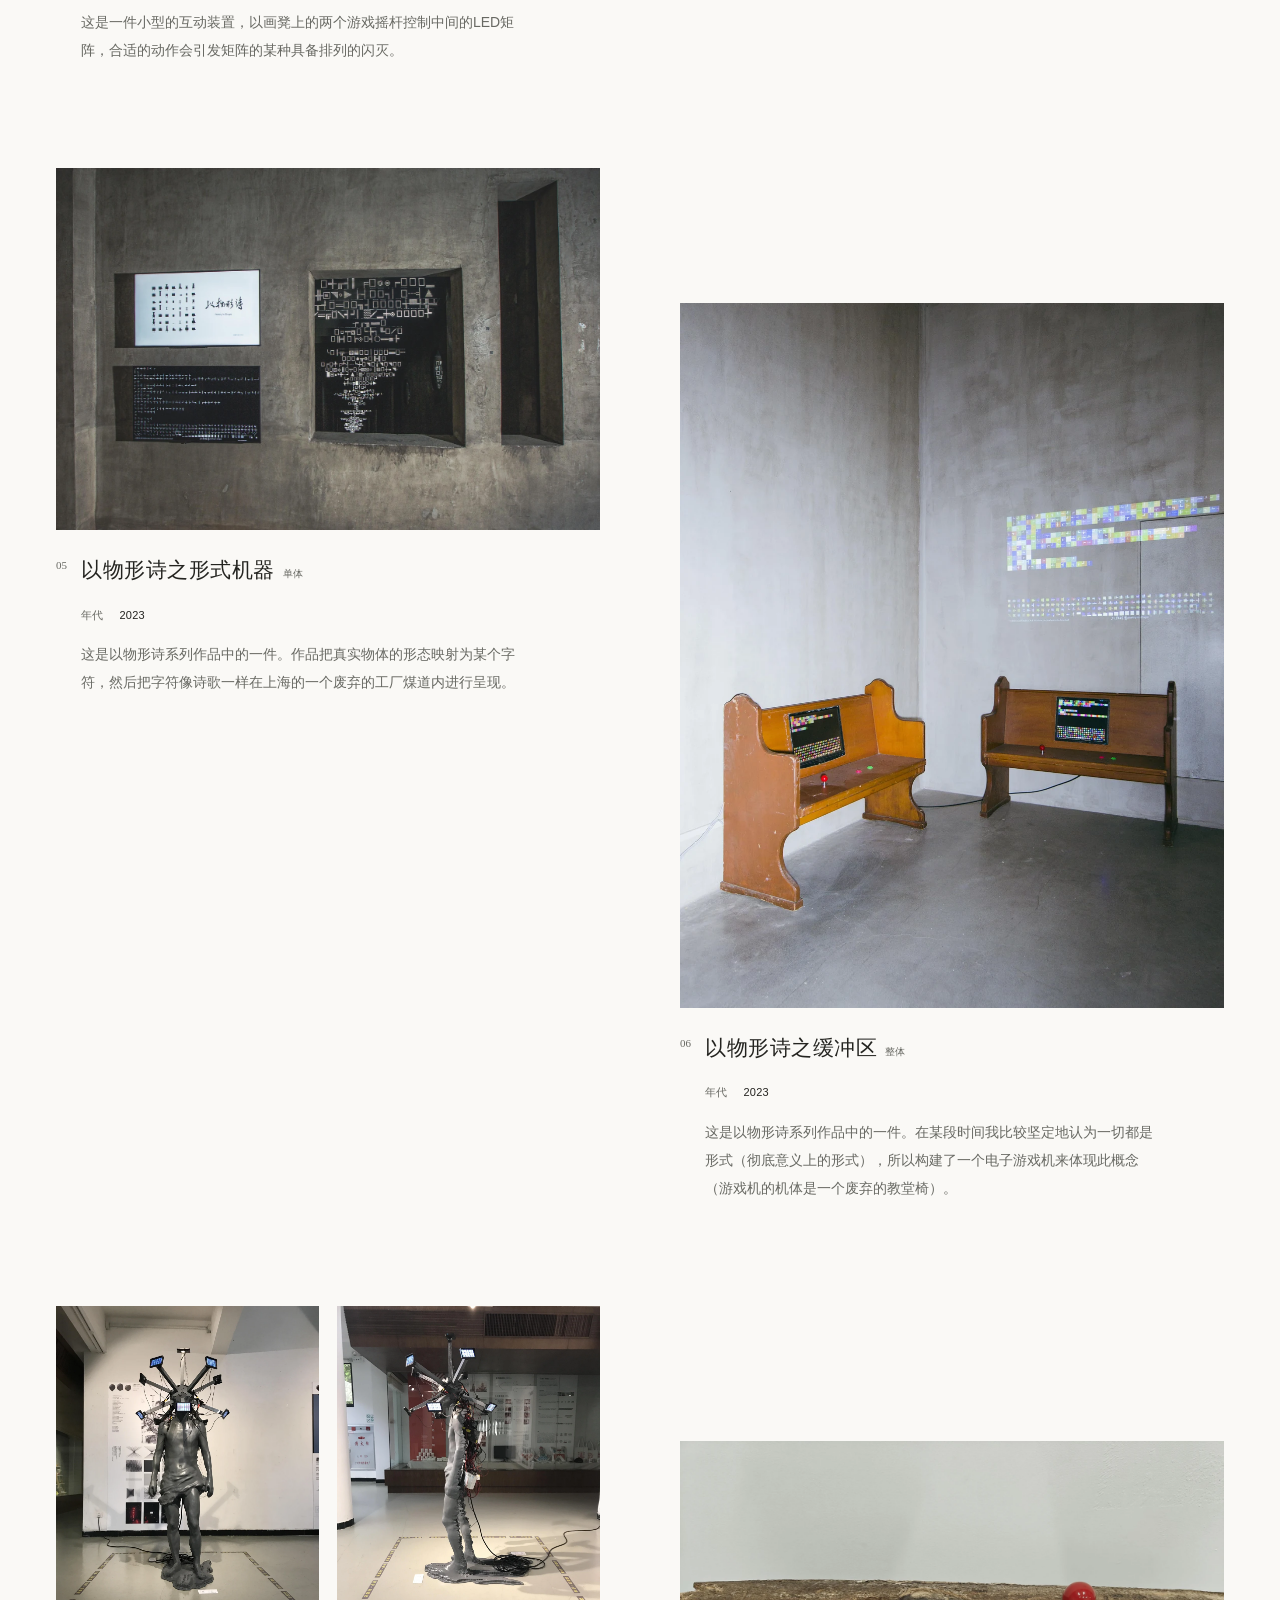
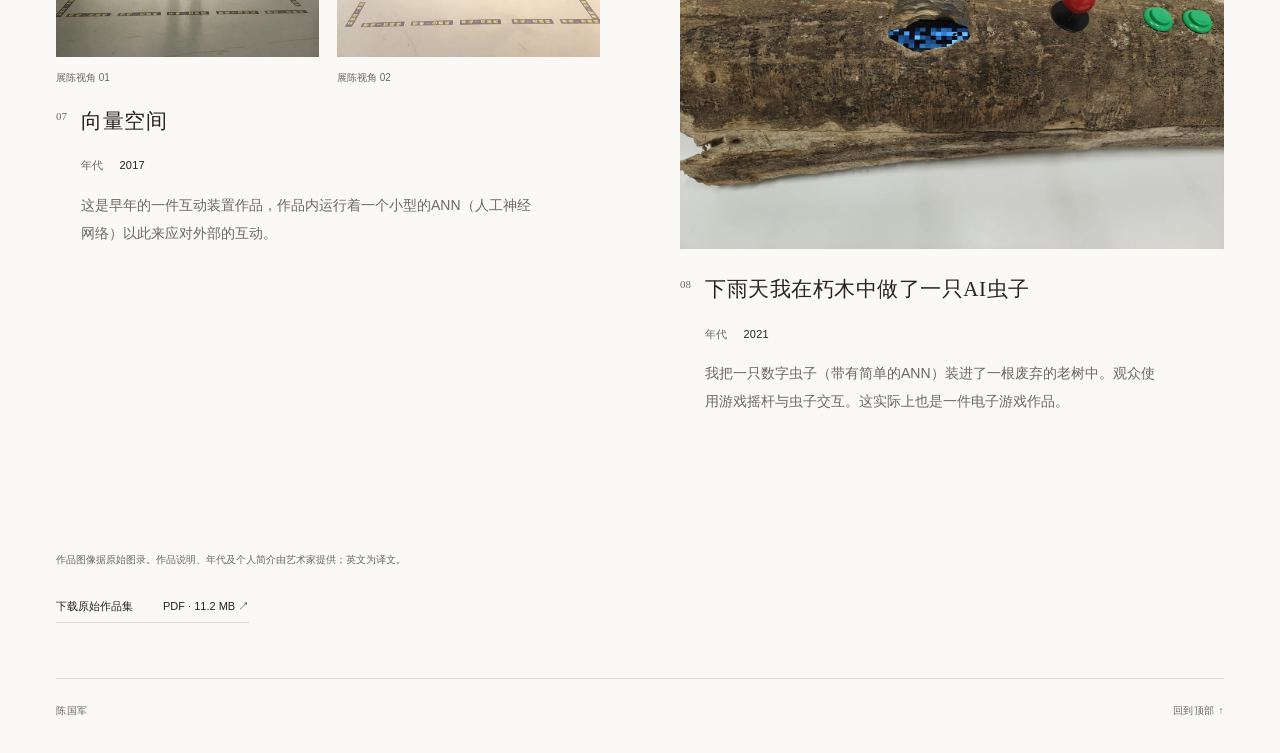
==== commit ca9d7ef7: "Show artist statements and dates on both language pages" ====
--- a/zh.html
+++ b/zh.html
@@ -42,41 +42,49 @@
   <section class="catalogue" id="works" aria-labelledby="works-title">
    <div class="section-top"><h2 class="section-title" id="works-title">作品</h2></div>
    <div class="work-grid"><article class="work-card" id="work-flight-matrix">
- <div class="work-visual"><button class="image-button" type="button" data-open="flight-matrix" aria-label="查看《飞翔矩阵》大图"><img src="assets/images/flight-matrix-preview.webp" width="1050" height="1400" alt="飞翔矩阵 · 作品图像" loading="lazy" decoding="async" ></button></div>
+ <div class="work-visual "><figure><button class="image-button" type="button" data-open="flight-matrix" data-view="0" aria-label="查看《飞翔矩阵》大图 · 作品图像"><img src="assets/images/flight-matrix-preview.webp" width="1050" height="1400" alt="飞翔矩阵 · 作品图像" loading="lazy" decoding="async" ></button></figure></div>
  <div class="work-heading"><span class="work-number">01</span><h3>飞翔矩阵</h3></div>
+ <div class="work-details"><p class="work-year"><span>年代</span> <time>2025</time></p><div class="work-description"><p>这是一件动态装置作品，作品单元在MCU的控制下可以呈现某种韵律的运动，色彩、形态、运动在此互相关联。单元形态取材于大雁，也是在火神祝融的感召下构建了作品。</p></div></div>
 </article><article class="work-card" id="work-zero-sum">
- <div class="work-visual"><button class="image-button" type="button" data-open="zero-sum" aria-label="查看《零和世界》大图"><img src="assets/images/zero-sum-preview.webp" width="1400" height="1399" alt="零和世界 · 作品图像" loading="lazy" decoding="async" ></button></div>
+ <div class="work-visual "><figure><button class="image-button" type="button" data-open="zero-sum" data-view="0" aria-label="查看《零和世界》大图 · 作品图像"><img src="assets/images/zero-sum-preview.webp" width="1400" height="1399" alt="零和世界 · 作品图像" loading="lazy" decoding="async" ></button></figure></div>
  <div class="work-heading"><span class="work-number">02</span><h3>零和世界</h3></div>
+ <div class="work-details"><p class="work-year"><span>年代</span> <time>2018</time></p><div class="work-description"><p>这是一件以纯代码生成的数字作品，作品实时运算，尺寸可变。</p><p>描述整体事件的此消彼长，息息相关。</p></div></div>
 </article><article class="work-card" id="work-lorenz">
- <div class="work-visual"><button class="image-button" type="button" data-open="lorenz" aria-label="查看《游于艺之洛伦兹吸引子》大图"><img src="assets/images/lorenz-preview.webp" width="1050" height="1400" alt="游于艺之洛伦兹吸引子 · 作品图像" loading="lazy" decoding="async" ></button></div>
+ <div class="work-visual "><figure><button class="image-button" type="button" data-open="lorenz" data-view="0" aria-label="查看《游于艺之洛伦兹吸引子》大图 · 作品图像"><img src="assets/images/lorenz-preview.webp" width="1050" height="1400" alt="游于艺之洛伦兹吸引子 · 作品图像" loading="lazy" decoding="async" ></button></figure></div>
  <div class="work-heading"><span class="work-number">03</span><h3>游于艺之洛伦兹吸引子</h3></div>
+ <div class="work-details"><p class="work-year"><span>年代</span> <time>2024</time></p><div class="work-description"><p>这是一件小型的互动装置，以画凳上的两个游戏摇杆控制中间的LED矩阵，合适的动作会引发矩阵的某种具备排列的闪灭。</p></div></div>
 </article><article class="work-card" id="work-wang-and-chen">
- <div class="work-visual"><button class="image-button" type="button" data-open="wang-and-chen" aria-label="查看《王小波与陈清扬》大图"><img src="assets/images/wang-and-chen-preview.webp" width="1400" height="787" alt="王小波与陈清扬 · 作品图像" loading="lazy" decoding="async" ></button></div>
+ <div class="work-visual "><figure><button class="image-button" type="button" data-open="wang-and-chen" data-view="0" aria-label="查看《王小波与陈清扬》大图 · 作品图像"><img src="assets/images/wang-and-chen-preview.webp" width="1400" height="787" alt="王小波与陈清扬 · 作品图像" loading="lazy" decoding="async" ></button></figure></div>
  <div class="work-heading"><span class="work-number">04</span><h3>王小波与陈清扬</h3></div>
+ <div class="work-details"><p class="work-year"><span>年代</span> <time>2007–2019</time></p><div class="work-description"><p>这是一件物理世界、数字世界与精神世界互相映射的例子。王小波的小说曾经影响过我的青年时代，小说中的主人公陈清扬、我曾经使用过的旧电脑与游戏摇杆形成三者的对应。</p></div></div>
 </article><article class="work-card" id="work-formal-machine">
- <div class="work-visual"><button class="image-button" type="button" data-open="formal-machine" aria-label="查看《以物形诗之形式机器》大图"><img src="assets/images/formal-machine-preview.webp" width="1400" height="933" alt="以物形诗之形式机器 · 单体图像" loading="lazy" decoding="async" ></button></div>
+ <div class="work-visual "><figure><button class="image-button" type="button" data-open="formal-machine" data-view="0" aria-label="查看《以物形诗之形式机器》大图 · 单体图像"><img src="assets/images/formal-machine-preview.webp" width="1400" height="933" alt="以物形诗之形式机器 · 单体图像" loading="lazy" decoding="async" ></button></figure></div>
  <div class="work-heading"><span class="work-number">05</span><h3>以物形诗之形式机器<span class="subtitle">单体</span></h3></div>
+ <div class="work-details"><p class="work-year"><span>年代</span> <time>2023</time></p><div class="work-description"><p>这是以物形诗系列作品中的一件。作品把真实物体的形态映射为某个字符，然后把字符像诗歌一样在上海的一个废弃的工厂煤道内进行呈现。</p></div></div>
 </article><article class="work-card" id="work-buffer-zone">
- <div class="work-visual"><button class="image-button" type="button" data-open="buffer-zone" aria-label="查看《以物形诗之缓冲区》大图"><img src="assets/images/buffer-zone-preview.webp" width="1080" height="1400" alt="以物形诗之缓冲区 · 整体图像" loading="lazy" decoding="async" ></button></div>
+ <div class="work-visual "><figure><button class="image-button" type="button" data-open="buffer-zone" data-view="0" aria-label="查看《以物形诗之缓冲区》大图 · 整体图像"><img src="assets/images/buffer-zone-preview.webp" width="1080" height="1400" alt="以物形诗之缓冲区 · 整体图像" loading="lazy" decoding="async" ></button></figure></div>
  <div class="work-heading"><span class="work-number">06</span><h3>以物形诗之缓冲区<span class="subtitle">整体</span></h3></div>
+ <div class="work-details"><p class="work-year"><span>年代</span> <time>2023</time></p><div class="work-description"><p>这是以物形诗系列作品中的一件。在某段时间我比较坚定地认为一切都是形式（彻底意义上的形式），所以构建了一个电子游戏机来体现此概念（游戏机的机体是一个废弃的教堂椅）。</p></div></div>
 </article><article class="work-card" id="work-vector-space">
- <div class="work-visual"><button class="image-button" type="button" data-open="vector-space" aria-label="查看《向量空间》大图"><img src="assets/images/vector-view-1-preview.webp" width="1050" height="1400" alt="向量空间 · 展陈视角 01" loading="lazy" decoding="async" ></button><div class="variant-switch" aria-label="作品观看角度"><button type="button" data-variant="0" data-work="vector-space" aria-pressed="true">展陈视角 01</button><button type="button" data-variant="1" data-work="vector-space" aria-pressed="false">展陈视角 02</button></div></div>
+ <div class="work-visual multiple-views"><figure><button class="image-button" type="button" data-open="vector-space" data-view="0" aria-label="查看《向量空间》大图 · 展陈视角 01"><img src="assets/images/vector-view-1-preview.webp" width="1050" height="1400" alt="向量空间 · 展陈视角 01" loading="lazy" decoding="async" ></button><figcaption>展陈视角 01</figcaption></figure><figure><button class="image-button" type="button" data-open="vector-space" data-view="1" aria-label="查看《向量空间》大图 · 展陈视角 02"><img src="assets/images/vector-view-2-preview.webp" width="1050" height="1400" alt="向量空间 · 展陈视角 02" loading="lazy" decoding="async" ></button><figcaption>展陈视角 02</figcaption></figure></div>
  <div class="work-heading"><span class="work-number">07</span><h3>向量空间</h3></div>
+ <div class="work-details"><p class="work-year"><span>年代</span> <time>2017</time></p><div class="work-description"><p>这是早年的一件互动装置作品，作品内运行着一个小型的ANN（人工神经网络）以此来应对外部的互动。</p></div></div>
 </article><article class="work-card" id="work-ai-insect">
- <div class="work-visual"><button class="image-button" type="button" data-open="ai-insect" aria-label="查看《下雨天我在朽木中做了一只AI虫子》大图"><img src="assets/images/ai-insect-preview.webp" width="1400" height="1050" alt="下雨天我在朽木中做了一只AI虫子 · 作品图像" loading="lazy" decoding="async" ></button></div>
+ <div class="work-visual "><figure><button class="image-button" type="button" data-open="ai-insect" data-view="0" aria-label="查看《下雨天我在朽木中做了一只AI虫子》大图 · 作品图像"><img src="assets/images/ai-insect-preview.webp" width="1400" height="1050" alt="下雨天我在朽木中做了一只AI虫子 · 作品图像" loading="lazy" decoding="async" ></button></figure></div>
  <div class="work-heading"><span class="work-number">08</span><h3>下雨天我在朽木中做了一只AI虫子</h3></div>
+ <div class="work-details"><p class="work-year"><span>年代</span> <time>2021</time></p><div class="work-description"><p>我把一只数字虫子（带有简单的ANN）装进了一根废弃的老树中。观众使用游戏摇杆与虫子交互。这实际上也是一件电子游戏作品。</p></div></div>
 </article></div>
   </section>
-  <section class="colophon" aria-label="图录说明"><div class="colophon-content"><p class="colophon-note">作品名称据原始图录，英文名称为工作译名。作品说明为网页整理文字，个人简介由艺术家提供。</p><a class="download" href="assets/chen-guojun-selected-works.pdf" download="chen-guojun-selected-works.pdf">下载原始作品集 <span>PDF · 11.2 MB ↗</span></a></div></section>
+  <section class="colophon" aria-label="图录说明"><div class="colophon-content"><p class="colophon-note">作品图像据原始图录。作品说明、年代及个人简介由艺术家提供；英文为译文。</p><a class="download" href="assets/chen-guojun-selected-works.pdf" download="chen-guojun-selected-works.pdf">下载原始作品集 <span>PDF · 11.2 MB ↗</span></a></div></section>
  </main>
  <footer class="site-footer"><span>陈国军</span><a href="#top">回到顶部 ↑</a></footer>
 </div>
 <dialog id="work-dialog" aria-labelledby="dialog-title">
  <div class="dialog-top"><span id="dialog-counter">作品</span><button class="close-dialog" type="button" aria-label="关闭大图">×</button></div>
  <div class="dialog-body"><div class="dialog-figure"><img id="dialog-image" alt=""></div>
- <div class="dialog-info"><h2 id="dialog-title"></h2><span class="dialog-category" id="dialog-category"></span><p class="dialog-description" id="dialog-description"></p><div class="dialog-views" id="dialog-views" aria-label="选择观看视角"></div><div class="dialog-source" id="dialog-source"></div><div class="dialog-links"><a id="original-image-link" target="_blank" rel="noopener">单独查看大图 ↗</a><a id="source-page-link" target="_blank" rel="noopener">图录对应页 ↗</a></div><div class="dialog-navigation"><button type="button" id="previous-work">← 上一件</button><button type="button" id="next-work">下一件 →</button></div></div></div>
+ <div class="dialog-info"><h2 id="dialog-title"></h2><span class="dialog-category" id="dialog-category"></span><p class="dialog-year" id="dialog-year"></p><p class="dialog-description" id="dialog-description"></p><div class="dialog-views" id="dialog-views" aria-label="选择观看视角"></div><div class="dialog-source" id="dialog-source"></div><div class="dialog-links"><a id="original-image-link" target="_blank" rel="noopener">单独查看大图 ↗</a><a id="source-page-link" target="_blank" rel="noopener">图录对应页 ↗</a></div><div class="dialog-navigation"><button type="button" id="previous-work">← 上一件</button><button type="button" id="next-work">下一件 →</button></div></div></div>
 </dialog>
 <noscript><div class="shell no-script">作品图像与名称可直接浏览；启用 JavaScript 后可点击放大。 <a href="assets/chen-guojun-selected-works.pdf">打开完整 PDF</a></div></noscript>
-<script type="application/json" id="work-data">[{"id": "flight-matrix", "title": "飞翔矩阵", "category": "空间装置", "description": "悬置于建筑空间中的几何片体，以不同的方向、尺度与色彩形成一组空中的矩阵。", "images": [{"slug": "flight-matrix", "label": "作品图像", "page": 2, "label_en": "Artwork image"}], "title_en": "Flight Matrix", "category_en": "Spatial installation", "description_en": "Geometric elements suspended within an architectural space form an aerial matrix of varied orientations, scales and colours."}, {"id": "zero-sum", "title": "零和世界", "category": "数字图像", "description": "黑白球体在重复的空间中层叠、延伸，形成近乎无尽的视觉纵深。", "images": [{"slug": "zero-sum", "label": "作品图像", "page": 3, "label_en": "Artwork image"}], "title_en": "Zero-Sum World", "category_en": "Digital image", "description_en": "Black and white spheres layer and extend through a repeating space, creating an almost endless visual depth."}, {"id": "lorenz", "title": "游于艺之洛伦兹吸引子", "category": "装置", "description": "红色摇杆嵌入带有绘画痕迹的木质结构。图像呈现了装置的操作界面与材料表面。", "images": [{"slug": "lorenz", "label": "作品图像", "page": 4, "label_en": "Artwork image"}], "title_en": "Wandering in Art: Lorenz Attractor", "category_en": "Installation", "description_en": "Red joysticks are embedded in a wooden structure marked with paint. The image records the interface and material surfaces of the installation."}, {"id": "wang-and-chen", "title": "王小波与陈清扬", "category": "艺术装置", "description": "人物、旧式显示器与数字化的自然场景共同出现，连接线在身体和设备之间展开。", "images": [{"slug": "wang-and-chen", "label": "作品图像", "page": 3, "label_en": "Artwork image"}], "title_en": "Wang Xiaobo and Chen Qingyang", "category_en": "Art installation", "description_en": "A figure, an old monitor and a digitally rendered natural setting appear together, with cables extending between the body and the device."}, {"id": "formal-machine", "title": "以物形诗之形式机器", "subtitle": "单体", "category": "装置", "description": "屏幕中的文字、符号与图形并置于墙面的凹槽之中，构成多层的阅读界面。", "images": [{"slug": "formal-machine", "label": "单体图像", "page": 5, "label_en": "Individual unit"}], "title_en": "Poetry Shaped by Objects: Formal Machine", "category_en": "Installation", "description_en": "Text, symbols and graphics on screens are set within recesses in a wall, forming multiple layers of reading.", "subtitle_en": "Individual unit"}, {"id": "buffer-zone", "title": "以物形诗之缓冲区", "subtitle": "整体", "category": "装置", "description": "木质座椅、屏幕与摇杆相互组合，图像投射到墙面，让装置延伸进所在的空间。", "images": [{"slug": "buffer-zone", "label": "整体图像", "page": 6, "label_en": "Overall view"}], "title_en": "Poetry Shaped by Objects: Buffer Zone", "category_en": "Installation", "description_en": "Wooden seats, screens and joysticks are combined with images projected onto a wall, extending the installation into its surroundings.", "subtitle_en": "Overall installation"}, {"id": "vector-space", "title": "向量空间", "category": "互动装置", "description": "人体形态、支架、屏幕与线缆共同构成装置。两幅图像记录了不同观看角度下的整体结构。", "images": [{"slug": "vector-view-1", "label": "展陈视角 01", "page": 7, "label_en": "Exhibition view 01"}, {"slug": "vector-view-2", "label": "展陈视角 02", "page": 8, "label_en": "Exhibition view 02"}], "title_en": "Vector Space", "category_en": "Interactive installation", "description_en": "A human form, supports, screens and cables compose the installation. Two images record its overall structure from different viewpoints."}, {"id": "ai-insect", "title": "下雨天我在朽木中做了一只AI虫子", "category": "装置", "description": "朽木的天然孔洞中嵌入像素屏幕，摇杆与按钮置于木材表面，形成自然材料与电子界面的并置。", "images": [{"slug": "ai-insect", "label": "作品图像", "page": 9, "label_en": "Artwork image"}], "title_en": "On a Rainy Day, I Made an AI Insect in Decaying Wood", "category_en": "Installation", "description_en": "A pixel display is embedded in a natural cavity in decaying wood, with a joystick and buttons on its surface, bringing natural material and an electronic interface together."}]</script>
+<script type="application/json" id="work-data">[{"id": "flight-matrix", "title": "飞翔矩阵", "category": "空间装置", "year": "2025", "description": "这是一件动态装置作品，作品单元在MCU的控制下可以呈现某种韵律的运动，色彩、形态、运动在此互相关联。单元形态取材于大雁，也是在火神祝融的感召下构建了作品。", "images": [{"slug": "flight-matrix", "label": "作品图像", "page": 2, "label_en": "Artwork image"}], "title_en": "Flight Matrix", "category_en": "Spatial installation", "description_en": "A kinetic installation whose individual units move in rhythmic patterns under the control of microcontrollers (MCUs). Colour, form and movement are interwoven. The units take their form from wild geese; the work was also inspired by Zhurong, the god of fire."}, {"id": "zero-sum", "title": "零和世界", "category": "数字图像", "year": "2018", "description": "这是一件以纯代码生成的数字作品，作品实时运算，尺寸可变。\n描述整体事件的此消彼长，息息相关。", "images": [{"slug": "zero-sum", "label": "作品图像", "page": 3, "label_en": "Artwork image"}], "title_en": "Zero-Sum World", "category_en": "Digital image", "description_en": "A digital work generated entirely through code, computed in real time and variable in scale.\nIt explores the ebb and flow of interdependent events within a larger whole."}, {"id": "lorenz", "title": "游于艺之洛伦兹吸引子", "category": "装置", "year": "2024", "description": "这是一件小型的互动装置，以画凳上的两个游戏摇杆控制中间的LED矩阵，合适的动作会引发矩阵的某种具备排列的闪灭。", "images": [{"slug": "lorenz", "label": "作品图像", "page": 4, "label_en": "Artwork image"}], "title_en": "Wandering in Art: Lorenz Attractor", "category_en": "Installation", "description_en": "A small interactive installation in which two game joysticks mounted on a painting stool control an LED matrix between them. Particular movements trigger ordered patterns of light flashing on and off."}, {"id": "wang-and-chen", "title": "王小波与陈清扬", "category": "艺术装置", "year": "2007–2019", "description": "这是一件物理世界、数字世界与精神世界互相映射的例子。王小波的小说曾经影响过我的青年时代，小说中的主人公陈清扬、我曾经使用过的旧电脑与游戏摇杆形成三者的对应。", "images": [{"slug": "wang-and-chen", "label": "作品图像", "page": 3, "label_en": "Artwork image"}], "title_en": "Wang Xiaobo and Chen Qingyang", "category_en": "Art installation", "description_en": "This work explores reciprocal mappings between the physical, digital and inner worlds. Wang Xiaobo's fiction influenced me in my youth. Chen Qingyang, a protagonist in his fiction, an old computer I once used, and a game joystick form a three-way correspondence."}, {"id": "formal-machine", "title": "以物形诗之形式机器", "subtitle": "单体", "category": "装置", "year": "2023", "description": "这是以物形诗系列作品中的一件。作品把真实物体的形态映射为某个字符，然后把字符像诗歌一样在上海的一个废弃的工厂煤道内进行呈现。", "images": [{"slug": "formal-machine", "label": "单体图像", "page": 5, "label_en": "Individual unit"}], "title_en": "Poetry Shaped by Objects: Formal Machine", "category_en": "Installation", "description_en": "Part of the Poetry Shaped by Objects series. The work maps the forms of physical objects to characters, then presents these characters like poetry inside a coal passage in an abandoned factory in Shanghai.", "subtitle_en": "Individual unit"}, {"id": "buffer-zone", "title": "以物形诗之缓冲区", "subtitle": "整体", "category": "装置", "year": "2023", "description": "这是以物形诗系列作品中的一件。在某段时间我比较坚定地认为一切都是形式（彻底意义上的形式），所以构建了一个电子游戏机来体现此概念（游戏机的机体是一个废弃的教堂椅）。", "images": [{"slug": "buffer-zone", "label": "整体图像", "page": 6, "label_en": "Overall view"}], "title_en": "Poetry Shaped by Objects: Buffer Zone", "category_en": "Installation", "description_en": "Part of the Poetry Shaped by Objects series. For a time, I held a strong conviction that everything was form—in the most radical sense of the word. I built a video game machine to embody this idea, using a discarded church pew as its cabinet.", "subtitle_en": "Overall installation"}, {"id": "vector-space", "title": "向量空间", "category": "互动装置", "year": "2017", "description": "这是早年的一件互动装置作品，作品内运行着一个小型的ANN（人工神经网络）以此来应对外部的互动。", "images": [{"slug": "vector-view-1", "label": "展陈视角 01", "page": 7, "label_en": "Exhibition view 01"}, {"slug": "vector-view-2", "label": "展陈视角 02", "page": 8, "label_en": "Exhibition view 02"}], "title_en": "Vector Space", "category_en": "Interactive installation", "description_en": "An early interactive installation that runs a small artificial neural network (ANN) to respond to interaction from the outside world."}, {"id": "ai-insect", "title": "下雨天我在朽木中做了一只AI虫子", "category": "装置", "year": "2021", "description": "我把一只数字虫子（带有简单的ANN）装进了一根废弃的老树中。观众使用游戏摇杆与虫子交互。这实际上也是一件电子游戏作品。", "images": [{"slug": "ai-insect", "label": "作品图像", "page": 9, "label_en": "Artwork image"}], "title_en": "On a Rainy Day, I Made an AI Insect in Decaying Wood", "category_en": "Installation", "description_en": "I placed a digital insect, equipped with a simple artificial neural network (ANN), inside a discarded old tree trunk. Visitors interact with the insect using a game joystick. This is also, in essence, a video game work."}]</script>
 </body>
 </html>
--- a/style.css
+++ b/style.css
@@ -27,3 +27,6 @@
 @media(max-width:1050px){.header-links{gap:28px}html[lang=en] .hero h1{font-size:65px}}
 @media(max-width:700px){.header-links{gap:22px}.nav{gap:17px;font-size:11px}.brand-name{font-size:23px}.language-switch{font-size:11px;gap:7px}html[lang=en] .brand-name{font-size:16px}.hero h1{font-size:70px}html[lang=en] .hero h1{font-size:68px;max-width:300px;margin:25px 0}.hero-description{margin-top:30px}html[lang=en] .hero-description{font-size:16px}.artist-biography{font-size:16px;line-height:2.1}html[lang=en] .artist-biography{font-size:14px;line-height:2}.artist-section{gap:25px}html[lang=en] .work-heading h3{font-size:23px}}
 @media(max-width:400px){.header-links{gap:16px}.nav{gap:12px}.nav a[href$='.pdf']{display:none}.brand-name{font-size:21px}html[lang=en] .brand-name{font-size:15px}.language-switch{font-size:10px;gap:6px}}
+/* Full statements remain visible in the artwork catalogue. */
+.work-visual figure{margin:0}.work-visual figcaption{margin-top:10px;font-size:10px;color:var(--muted)}.multiple-views{display:grid;grid-template-columns:1fr 1fr;gap:18px;align-items:start}.work-details{margin:18px 0 0 25px;max-width:460px}.work-year{display:flex;align-items:baseline;gap:16px;font-size:11px;line-height:1.8;color:var(--muted);margin:0 0 15px;letter-spacing:.02em}.work-year time{color:var(--ink);font-variant-numeric:tabular-nums}.work-description{margin:0;max-width:none;font-size:14px;line-height:2;color:var(--muted)}.work-description p{margin:0 0 12px}.work-description p:last-child{margin-bottom:0}html[lang=en] .work-description{font-size:13px;line-height:1.95}.dialog-year{font-size:11px;color:var(--muted);margin:15px 0 0}.dialog-description{white-space:pre-line}@media(max-width:700px){.work-details{margin:16px 0 0 25px;max-width:none}.work-description{font-size:14px;line-height:2}html[lang=en] .work-description{font-size:13px;line-height:1.95}.work-year{margin-bottom:12px}.multiple-views{gap:12px}.work-grid{gap:70px}}
+.colophon>div.colophon-content{display:block}
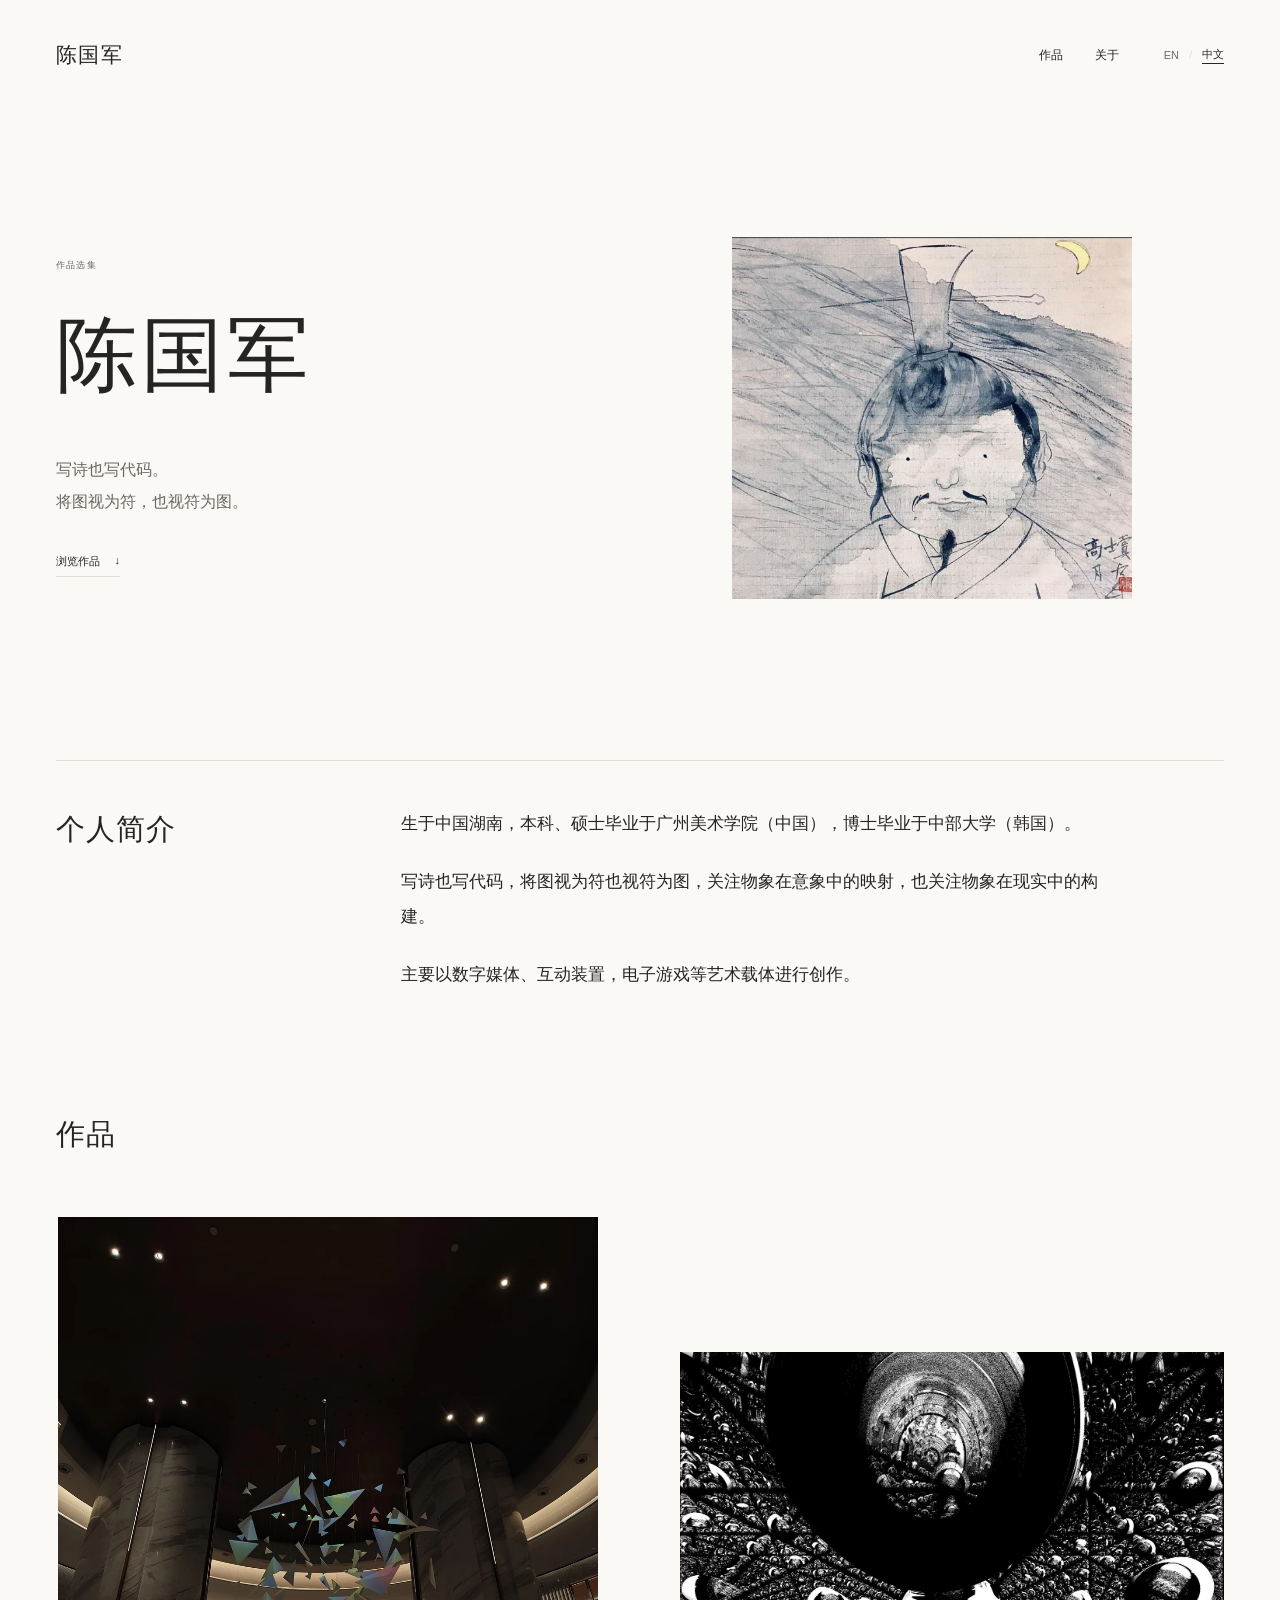
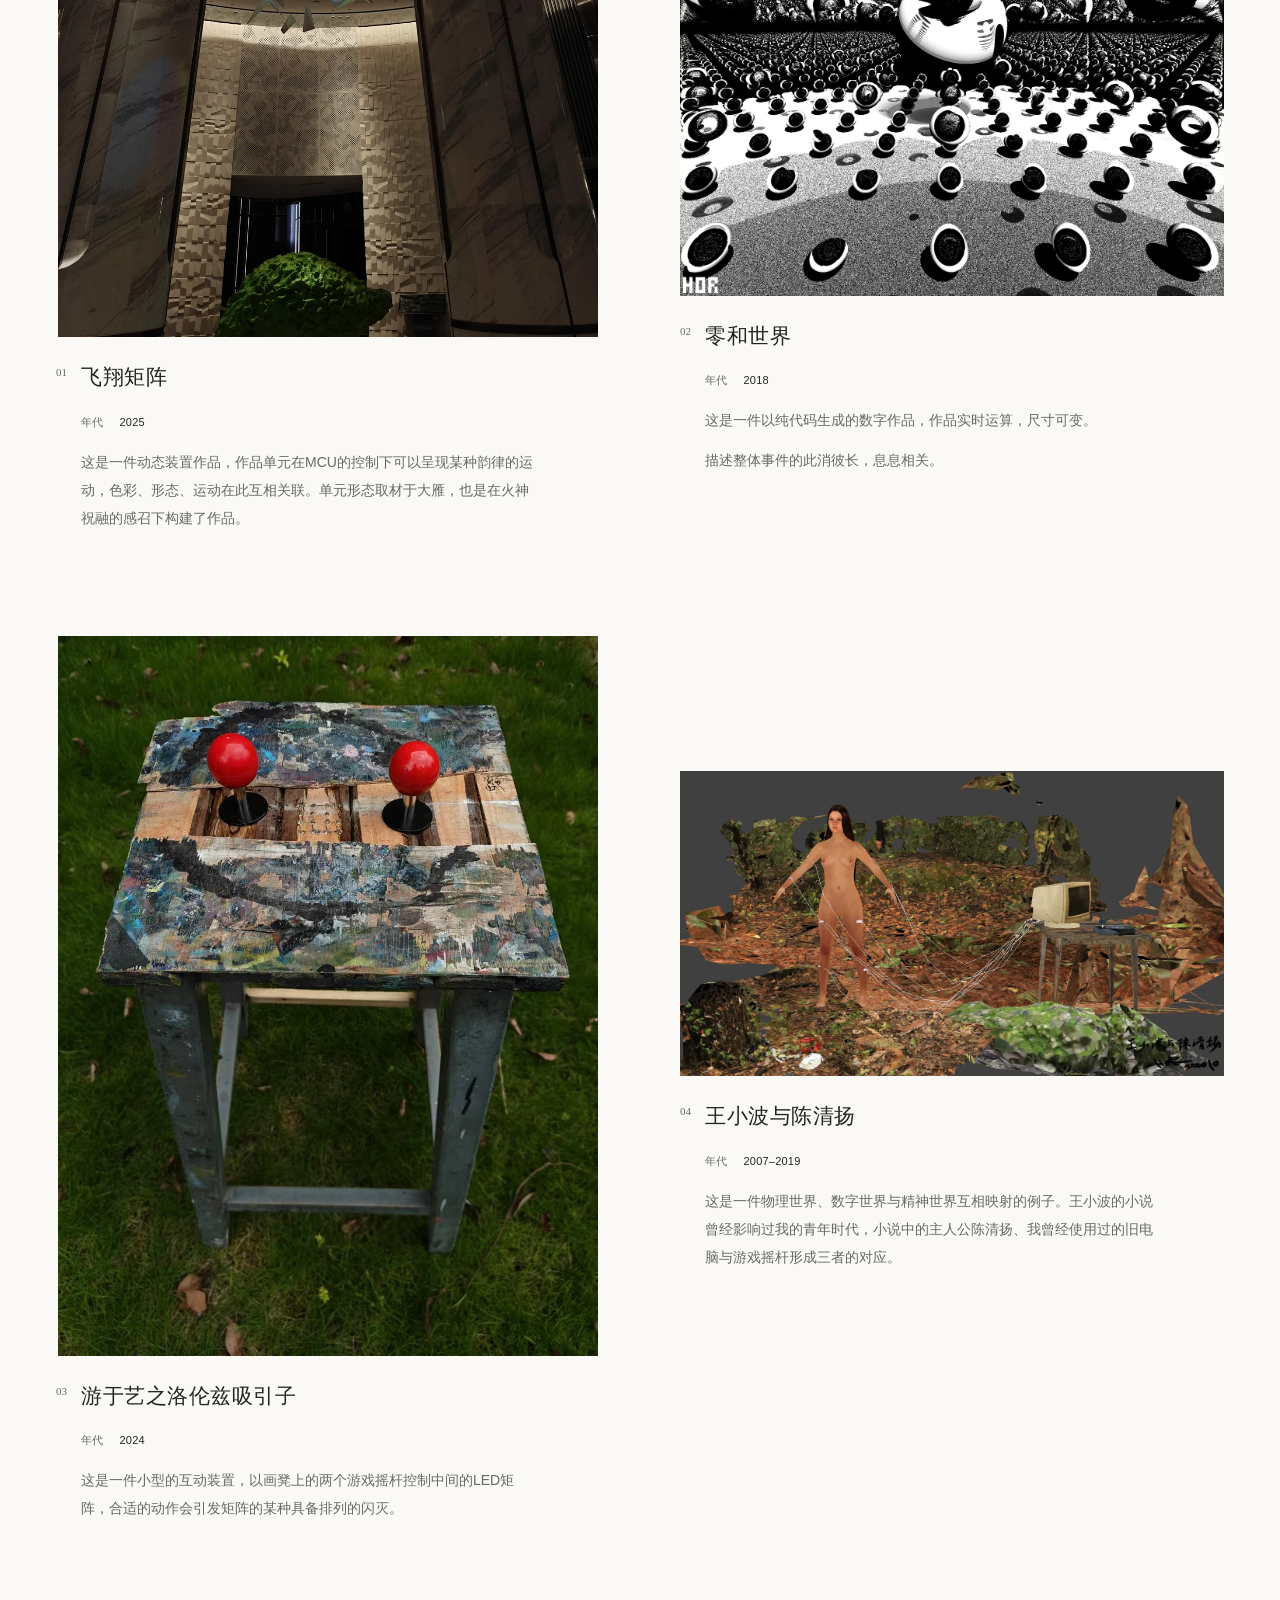
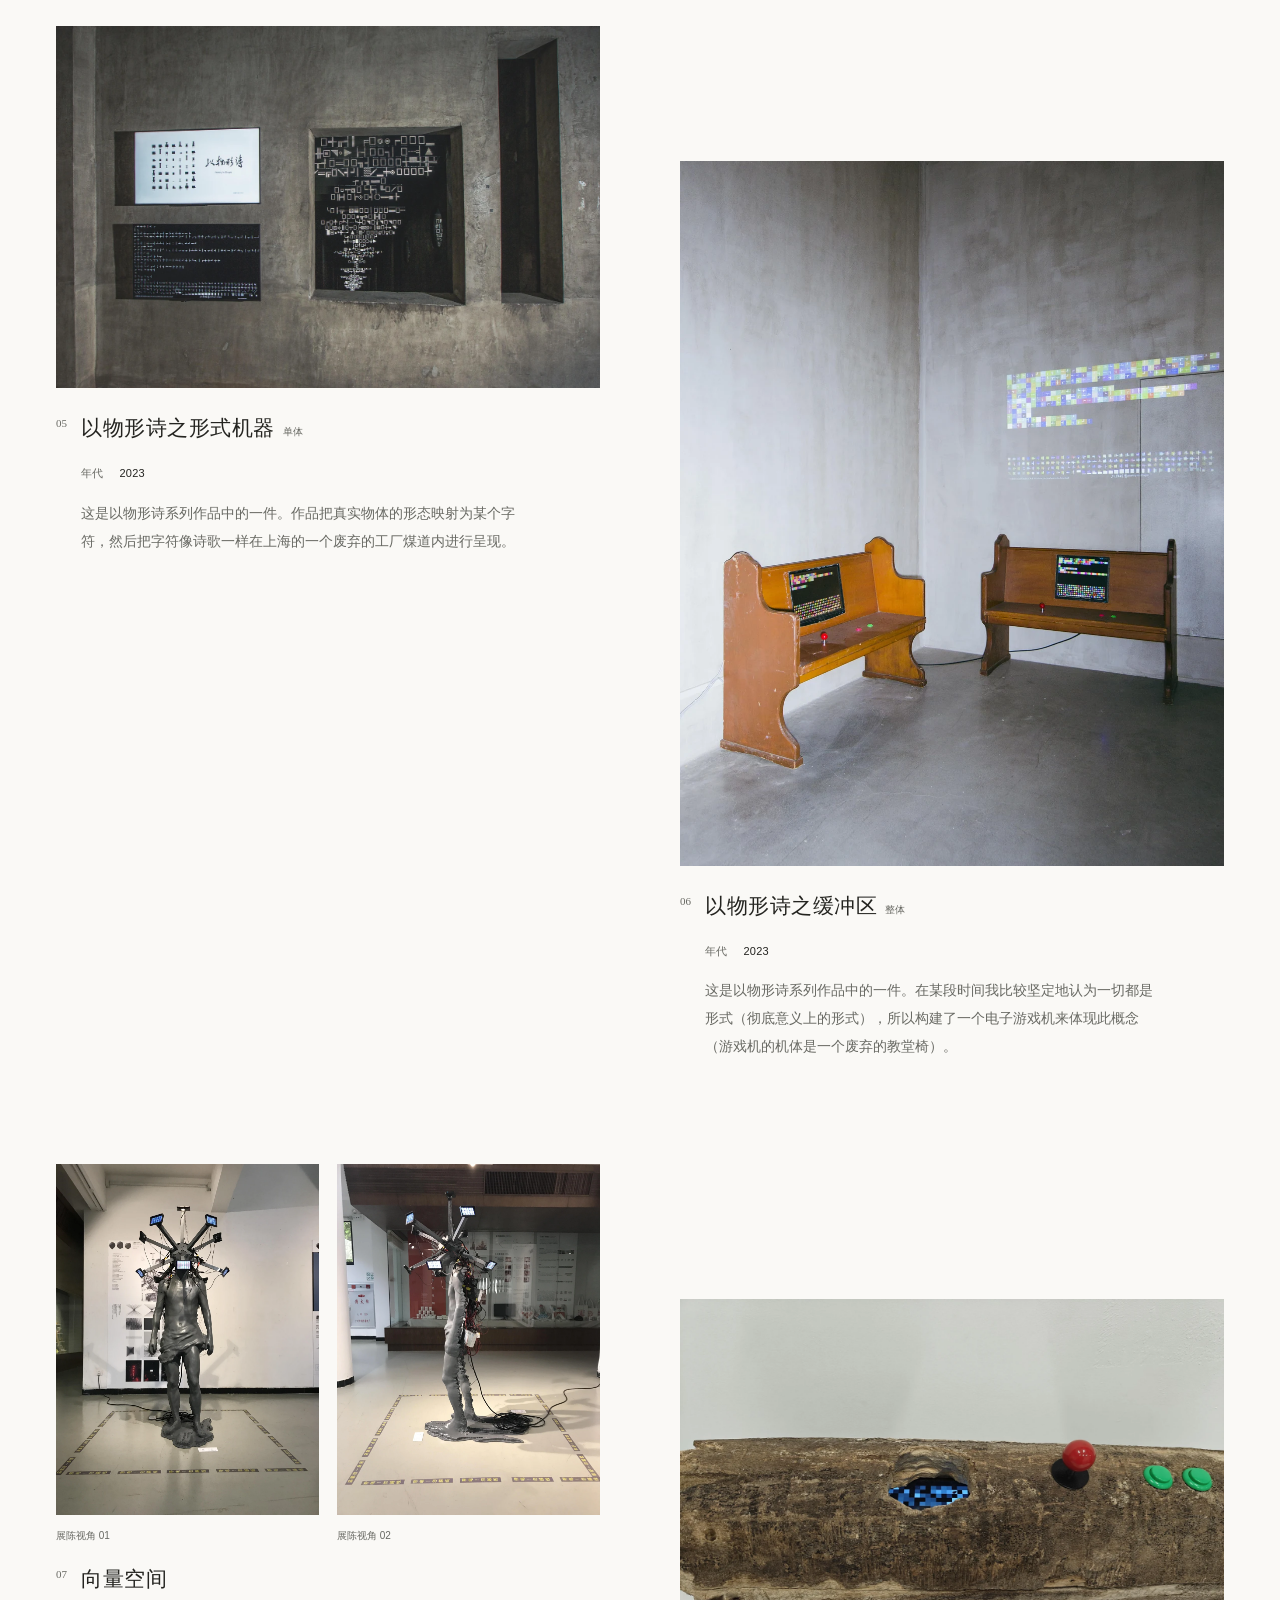
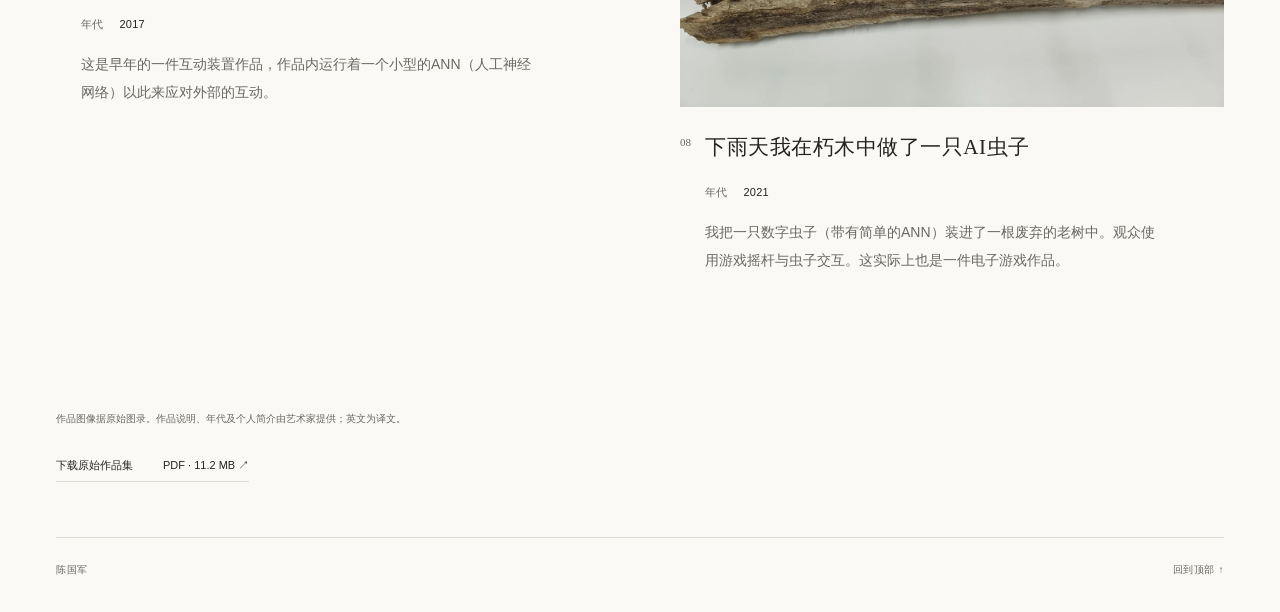
==== commit 237fb6f0: "Replace homepage image and reduce its size" ====
--- a/zh.html
+++ b/zh.html
@@ -23,7 +23,7 @@
 <div class="shell">
  <header class="site-header">
   <a class="brand" href="zh.html" aria-label="陈国军作品集首页"><span class="brand-name">陈国军</span></a>
-  <div class="header-links"><nav class="nav" aria-label="主导航"><a href="#works">作品</a><a href="#about">关于</a><a href="assets/chen-guojun-selected-works.pdf" target="_blank" rel="noopener">PDF ↗</a></nav><div class="language-switch" role="group" aria-label="语言"><a href="index.html" lang="en" hreflang="en">EN</a><span aria-hidden="true">/</span><a href="zh.html" lang="zh-CN" hreflang="zh-CN" aria-current="page">中文</a></div></div>
+  <div class="header-links"><nav class="nav" aria-label="主导航"><a href="#works">作品</a><a href="#about">关于</a></nav><div class="language-switch" role="group" aria-label="语言"><a href="index.html" lang="en" hreflang="en">EN</a><span aria-hidden="true">/</span><a href="zh.html" lang="zh-CN" hreflang="zh-CN" aria-current="page">中文</a></div></div>
  </header>
  <main>
   <section class="hero" aria-labelledby="artist-name">
@@ -33,7 +33,7 @@
     <p class="hero-description">写诗也写代码。<br>将图视为符，也视符为图。</p>
     <div class="hero-bottom"><a class="browse-link" href="#works">浏览作品 <span aria-hidden="true">↓</span></a></div>
    </div>
-   <figure class="hero-art"><button class="image-button" type="button" data-open="zero-sum" aria-label="查看《零和世界》大图"><img src="assets/images/zero-sum-preview.webp" width="1400" height="1399" alt="零和世界 · 黑白球体构成的数字图像" loading="eager" decoding="async" fetchpriority=high></button><figcaption class="hero-caption"><strong>零和世界</strong></figcaption></figure>
+   <figure class="hero-art hero-portrait"><img src="assets/images/works.jpg" width="1231" height="1114" alt="人物水墨绘画，背景有山水与弯月" loading="eager" decoding="async" fetchpriority="high"></figure>
   </section>
   <section class="artist-section" id="about" aria-labelledby="about-title">
    <h2 class="section-title" id="about-title">个人简介</h2>
--- a/style.css
+++ b/style.css
@@ -30,3 +30,5 @@
 /* Full statements remain visible in the artwork catalogue. */
 .work-visual figure{margin:0}.work-visual figcaption{margin-top:10px;font-size:10px;color:var(--muted)}.multiple-views{display:grid;grid-template-columns:1fr 1fr;gap:18px;align-items:start}.work-details{margin:18px 0 0 25px;max-width:460px}.work-year{display:flex;align-items:baseline;gap:16px;font-size:11px;line-height:1.8;color:var(--muted);margin:0 0 15px;letter-spacing:.02em}.work-year time{color:var(--ink);font-variant-numeric:tabular-nums}.work-description{margin:0;max-width:none;font-size:14px;line-height:2;color:var(--muted)}.work-description p{margin:0 0 12px}.work-description p:last-child{margin-bottom:0}html[lang=en] .work-description{font-size:13px;line-height:1.95}.dialog-year{font-size:11px;color:var(--muted);margin:15px 0 0}.dialog-description{white-space:pre-line}@media(max-width:700px){.work-details{margin:16px 0 0 25px;max-width:none}.work-description{font-size:14px;line-height:2}html[lang=en] .work-description{font-size:13px;line-height:1.95}.work-year{margin-bottom:12px}.multiple-views{gap:12px}.work-grid{gap:70px}}
 .colophon>div.colophon-content{display:block}
+/* Smaller introductory image, shown in full at its original proportions. */
+.hero-portrait{width:min(100%,400px);max-width:400px;justify-self:center}.hero-portrait img{width:100%;height:auto;object-fit:contain}.hero{min-height:650px;padding-bottom:90px}@media(max-width:700px){.hero-portrait{width:78%;max-width:320px;align-self:center}.hero{min-height:0;padding-bottom:65px}}
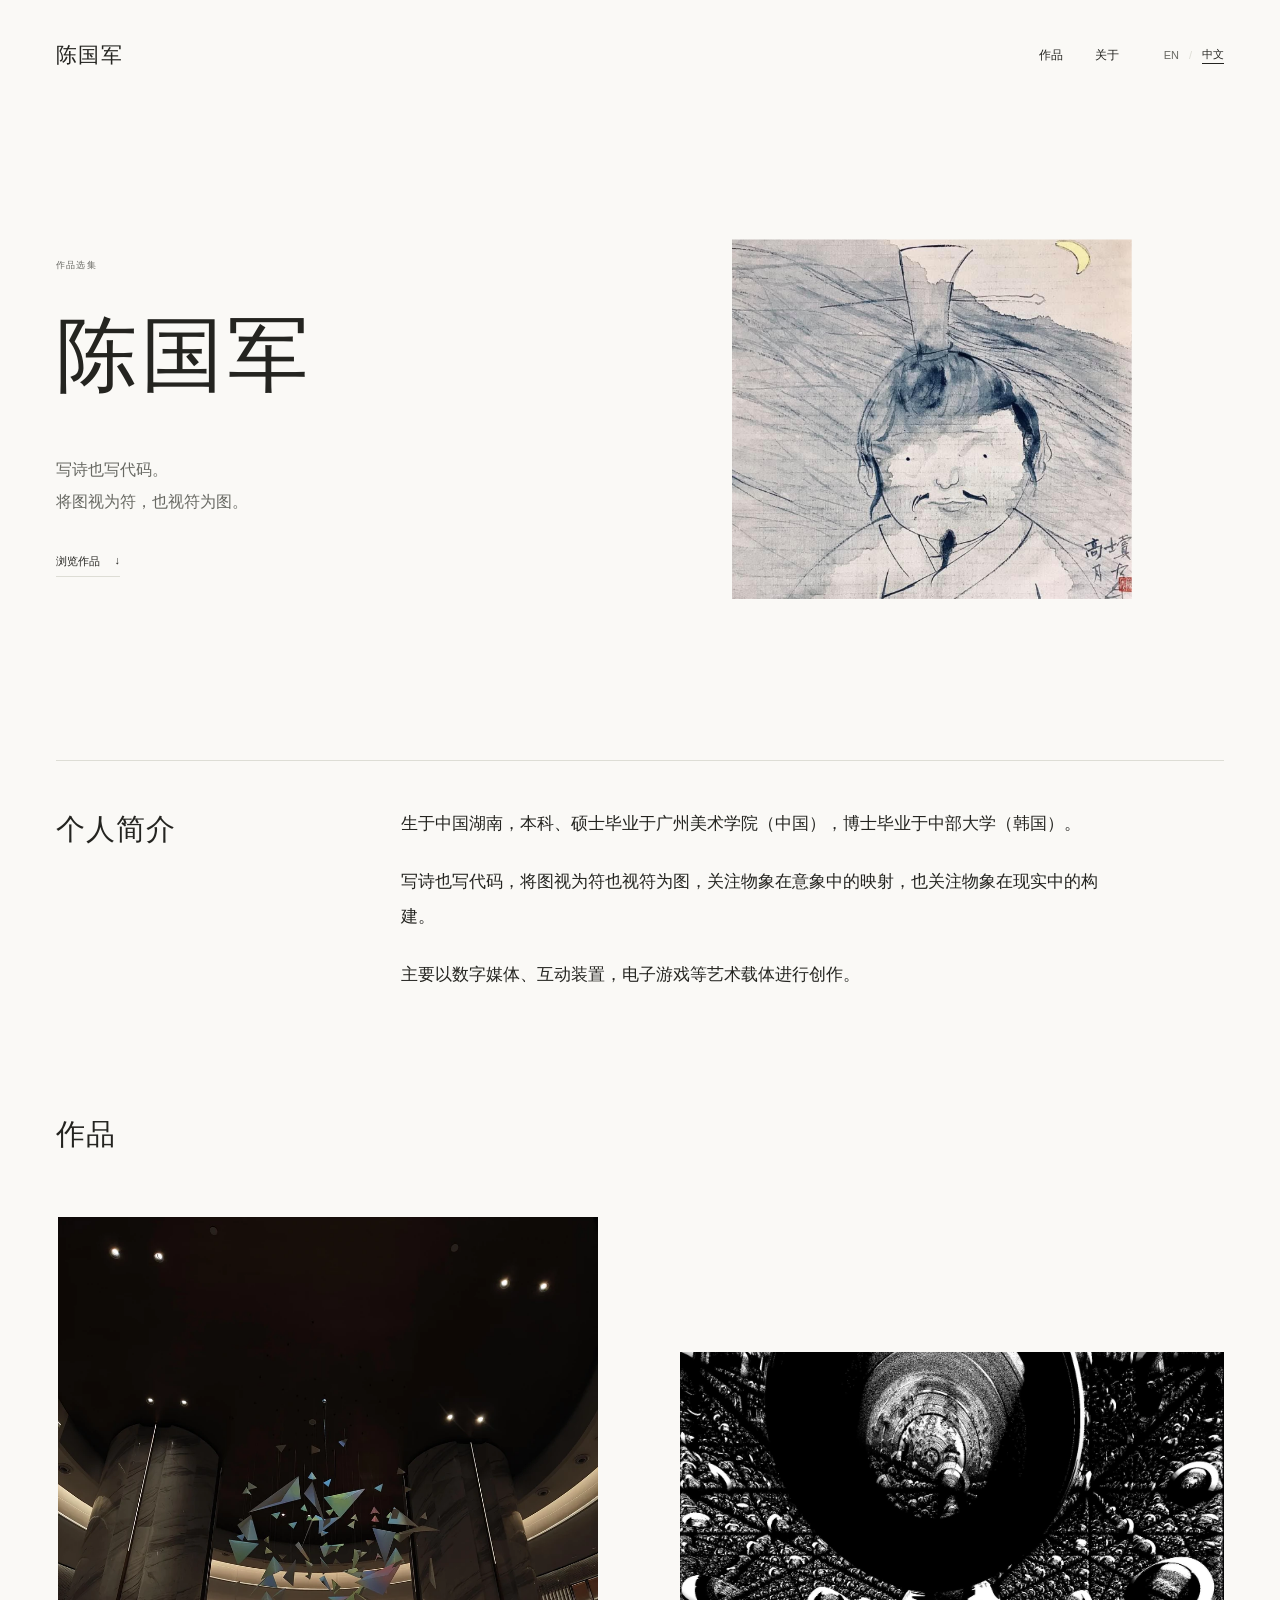
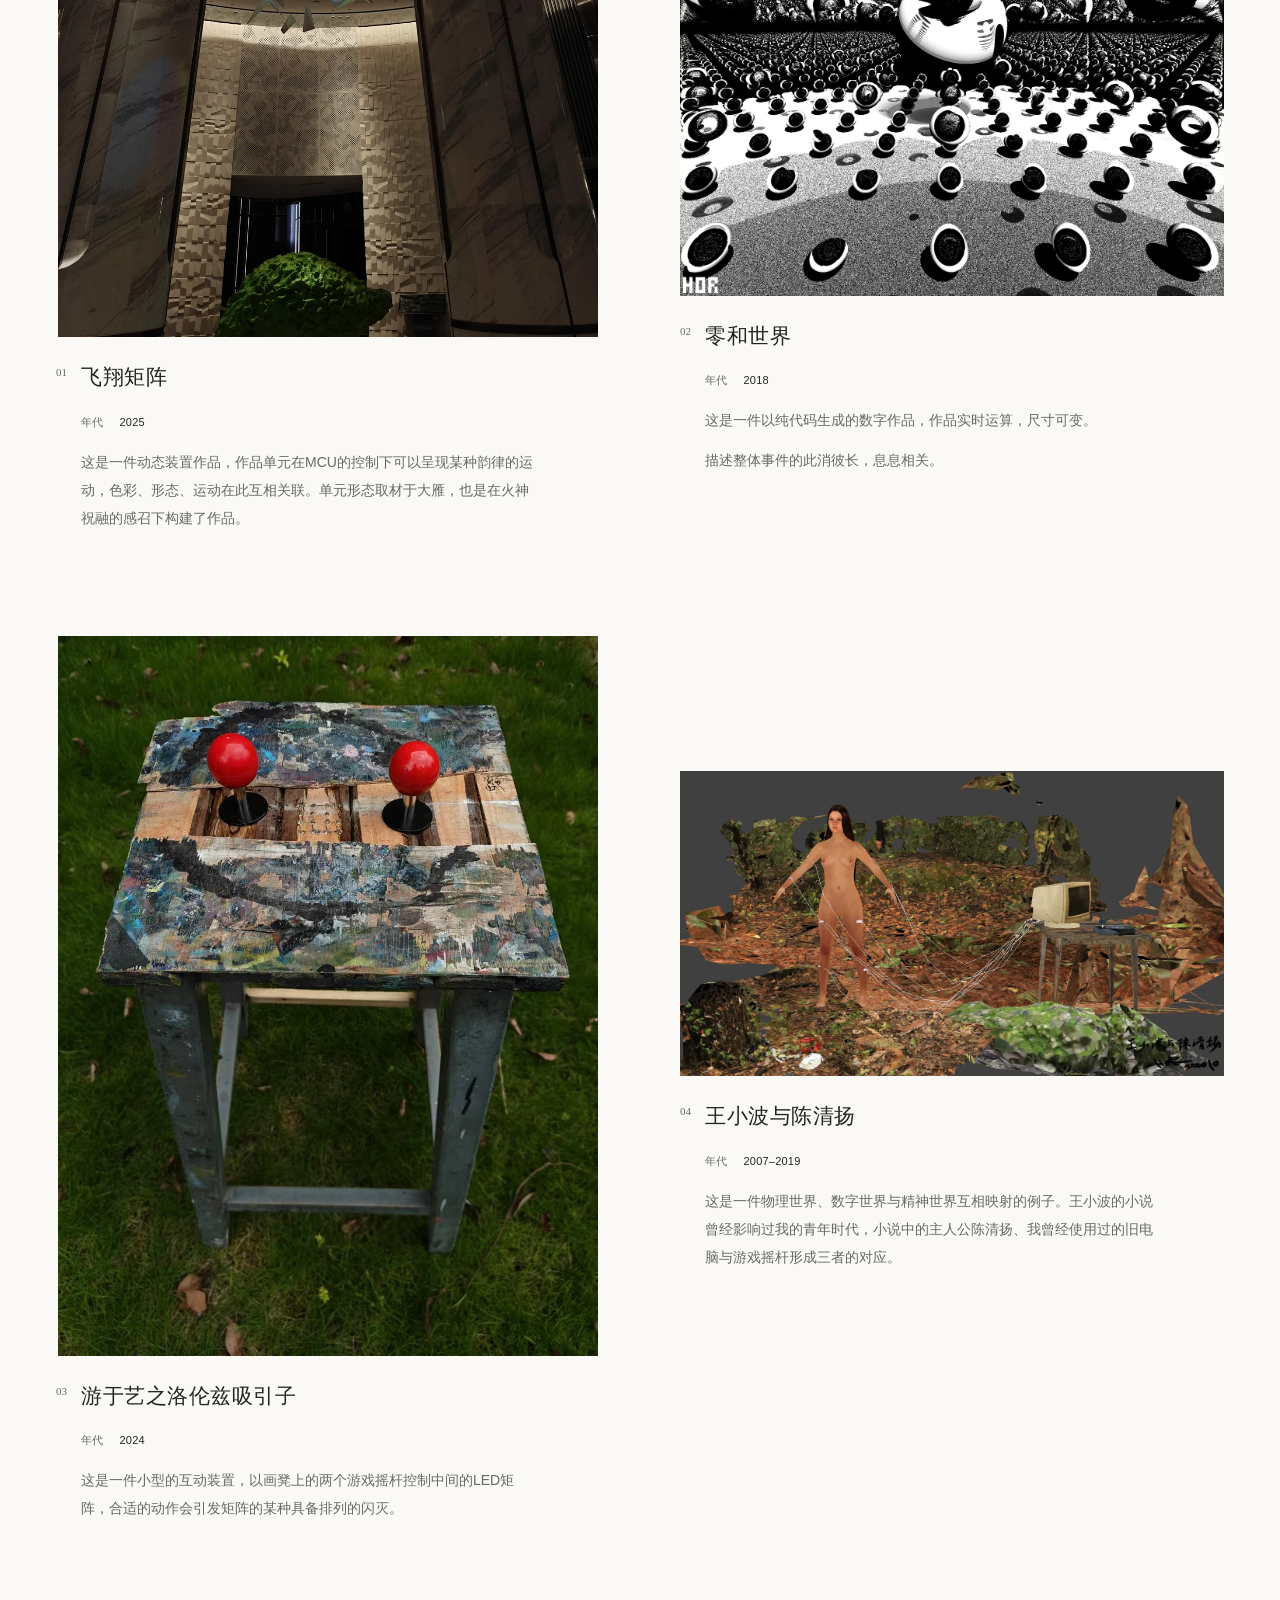
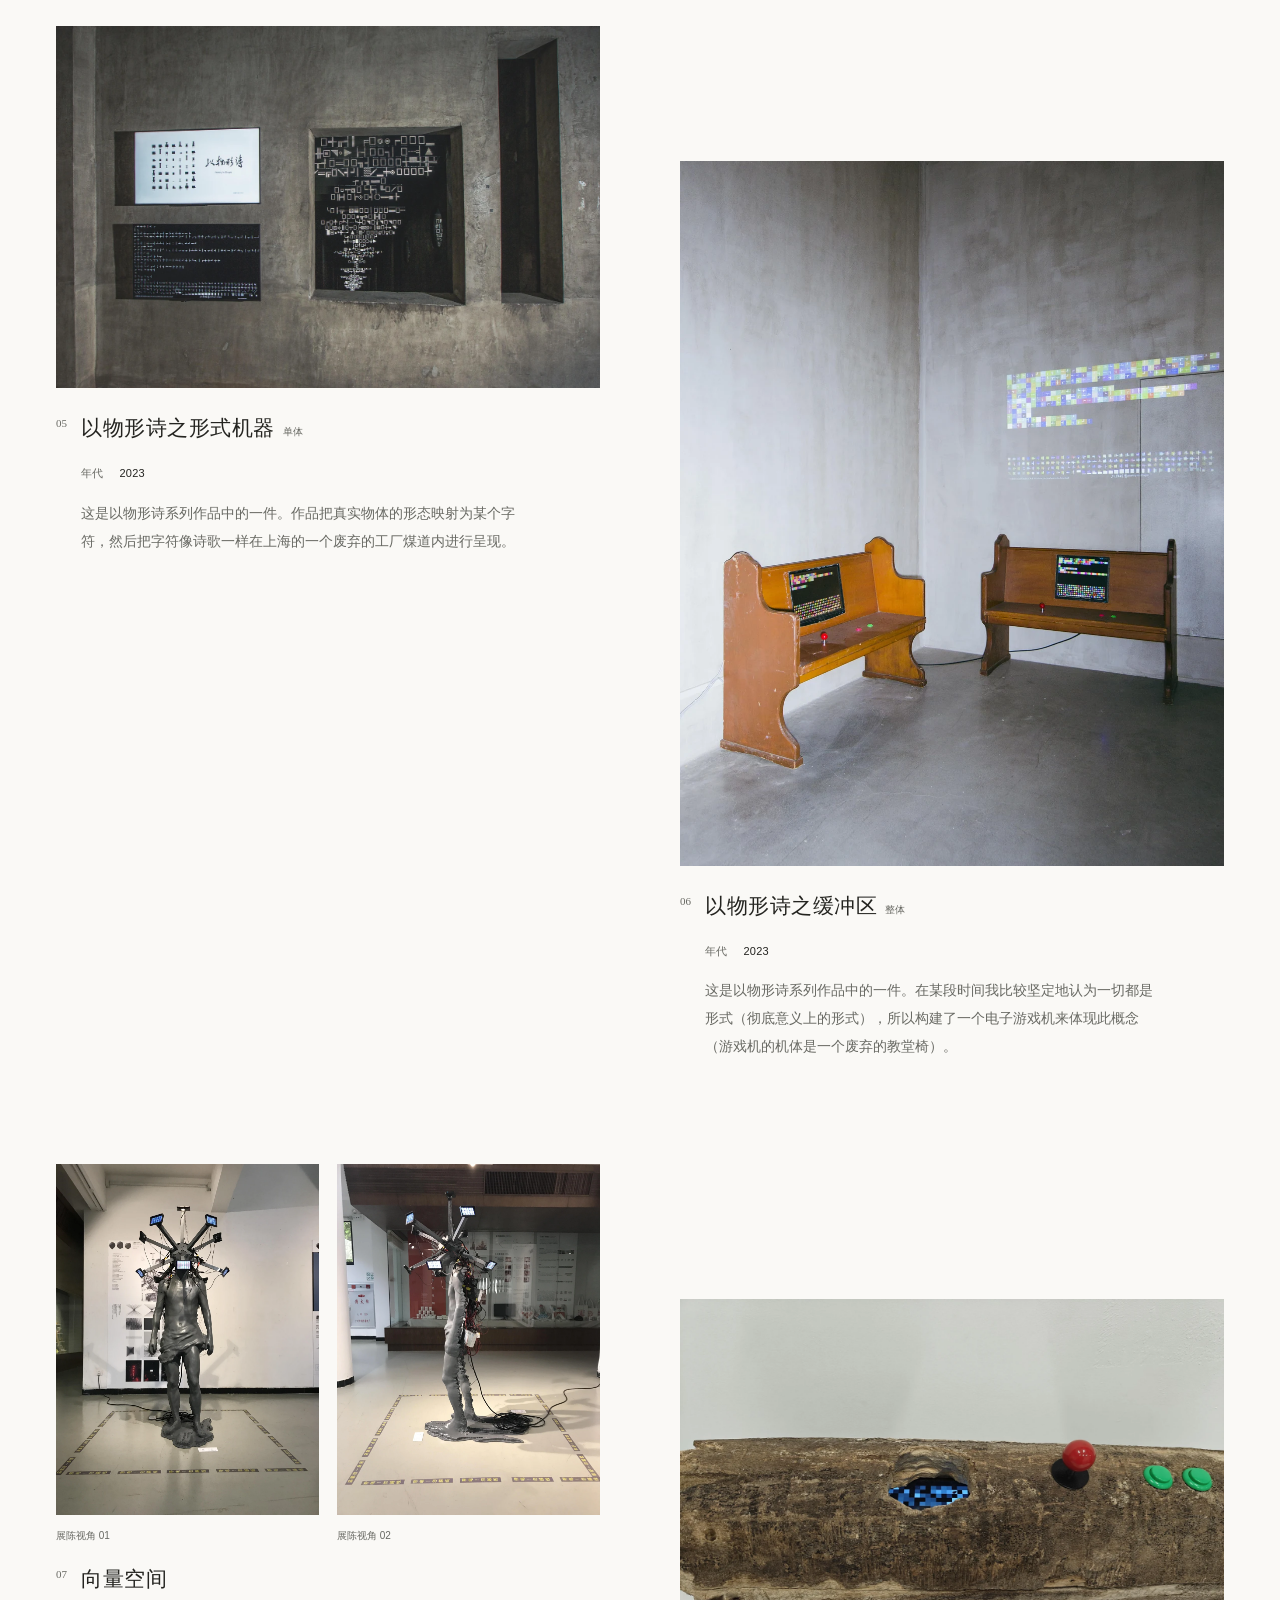
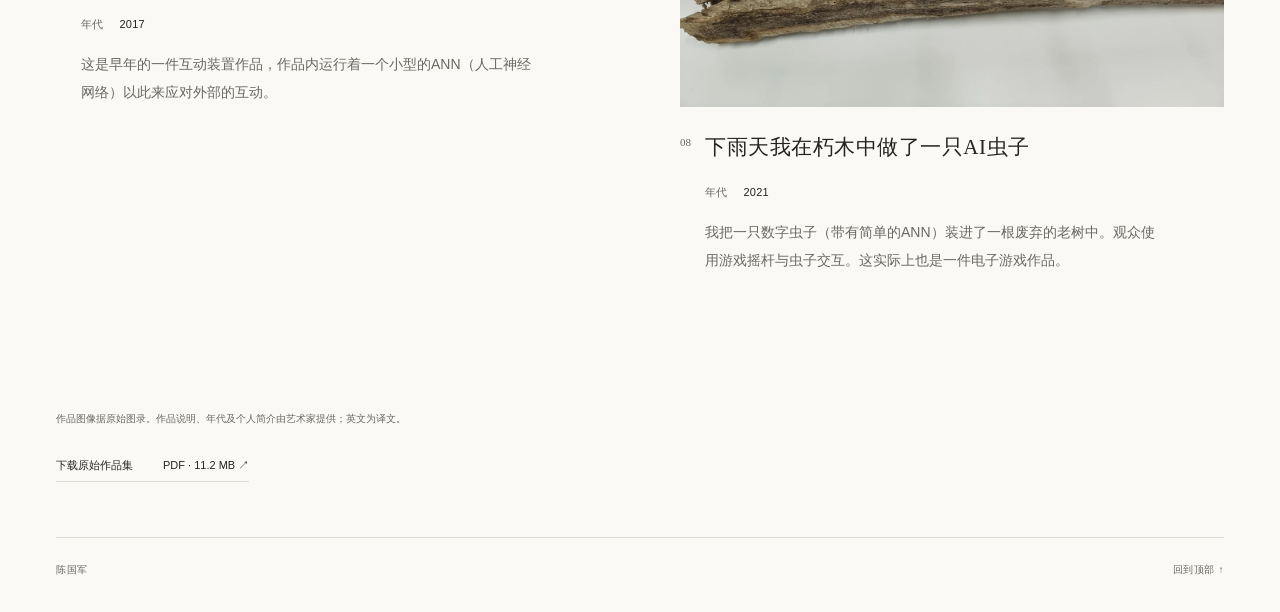
==== commit a9d64198: "Fix image top border and restore display size" ====
--- a/zh.html
+++ b/zh.html
@@ -15,7 +15,7 @@
  <link rel="alternate" hreflang="zh-CN" href="zh.html">
  <link rel="alternate" hreflang="x-default" href="index.html">
  <link rel="icon" href="favicon.svg" type="image/svg+xml">
- <link rel="stylesheet" href="style.css">
+ <link rel="stylesheet" href="style.css?v=portrait-20261106-2">
  <script defer src="app.js"></script>
 </head>
 <body id="top">
--- a/style.css
+++ b/style.css
@@ -32,3 +32,5 @@
 .colophon>div.colophon-content{display:block}
 /* Smaller introductory image, shown in full at its original proportions. */
 .hero-portrait{width:min(100%,400px);max-width:400px;justify-self:center}.hero-portrait img{width:100%;height:auto;object-fit:contain}.hero{min-height:650px;padding-bottom:90px}@media(max-width:700px){.hero-portrait{width:78%;max-width:320px;align-self:center}.hero{min-height:0;padding-bottom:65px}}
+/* Crop beyond the top border, preserving the original display size. */
+.hero-portrait{width:min(100%,400px);max-width:400px}.hero-portrait img{clip-path:inset(.7% 0 0 0)}@media(max-width:700px){.hero-portrait{width:78%;max-width:320px}}
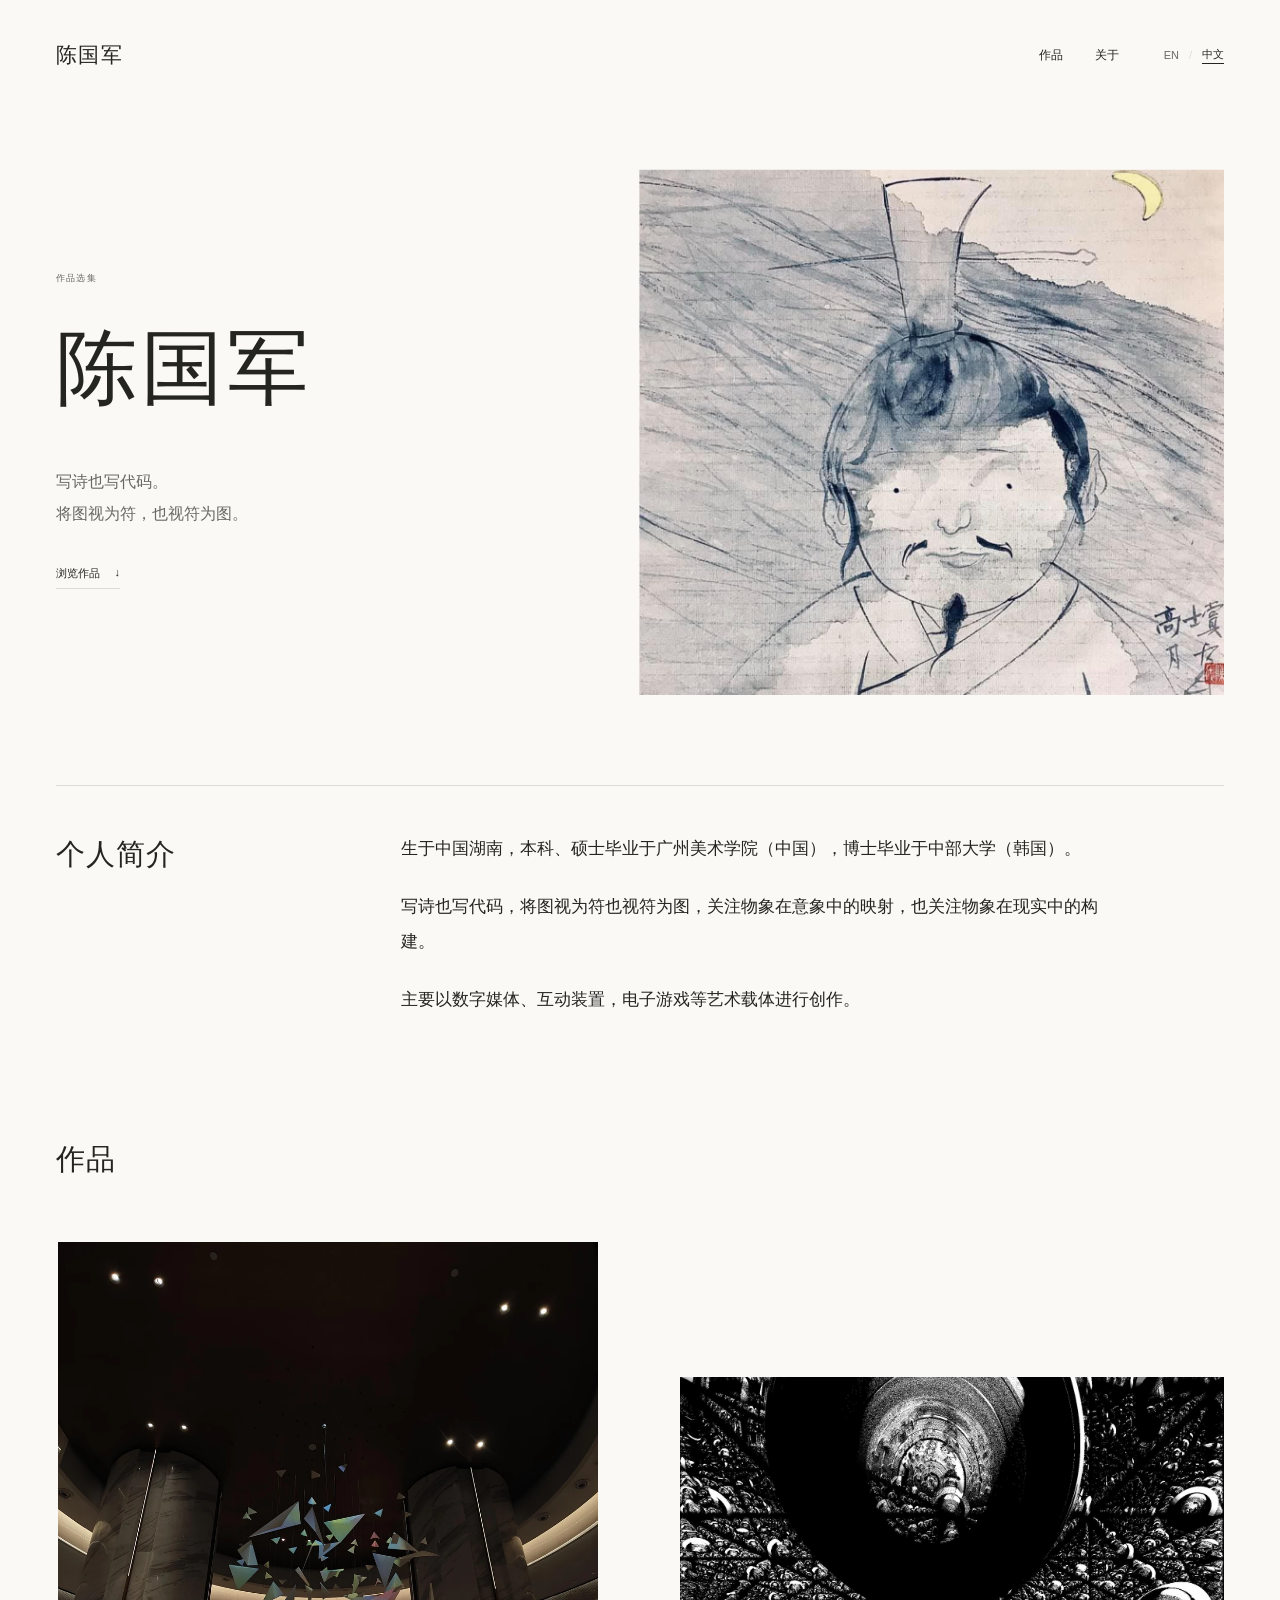
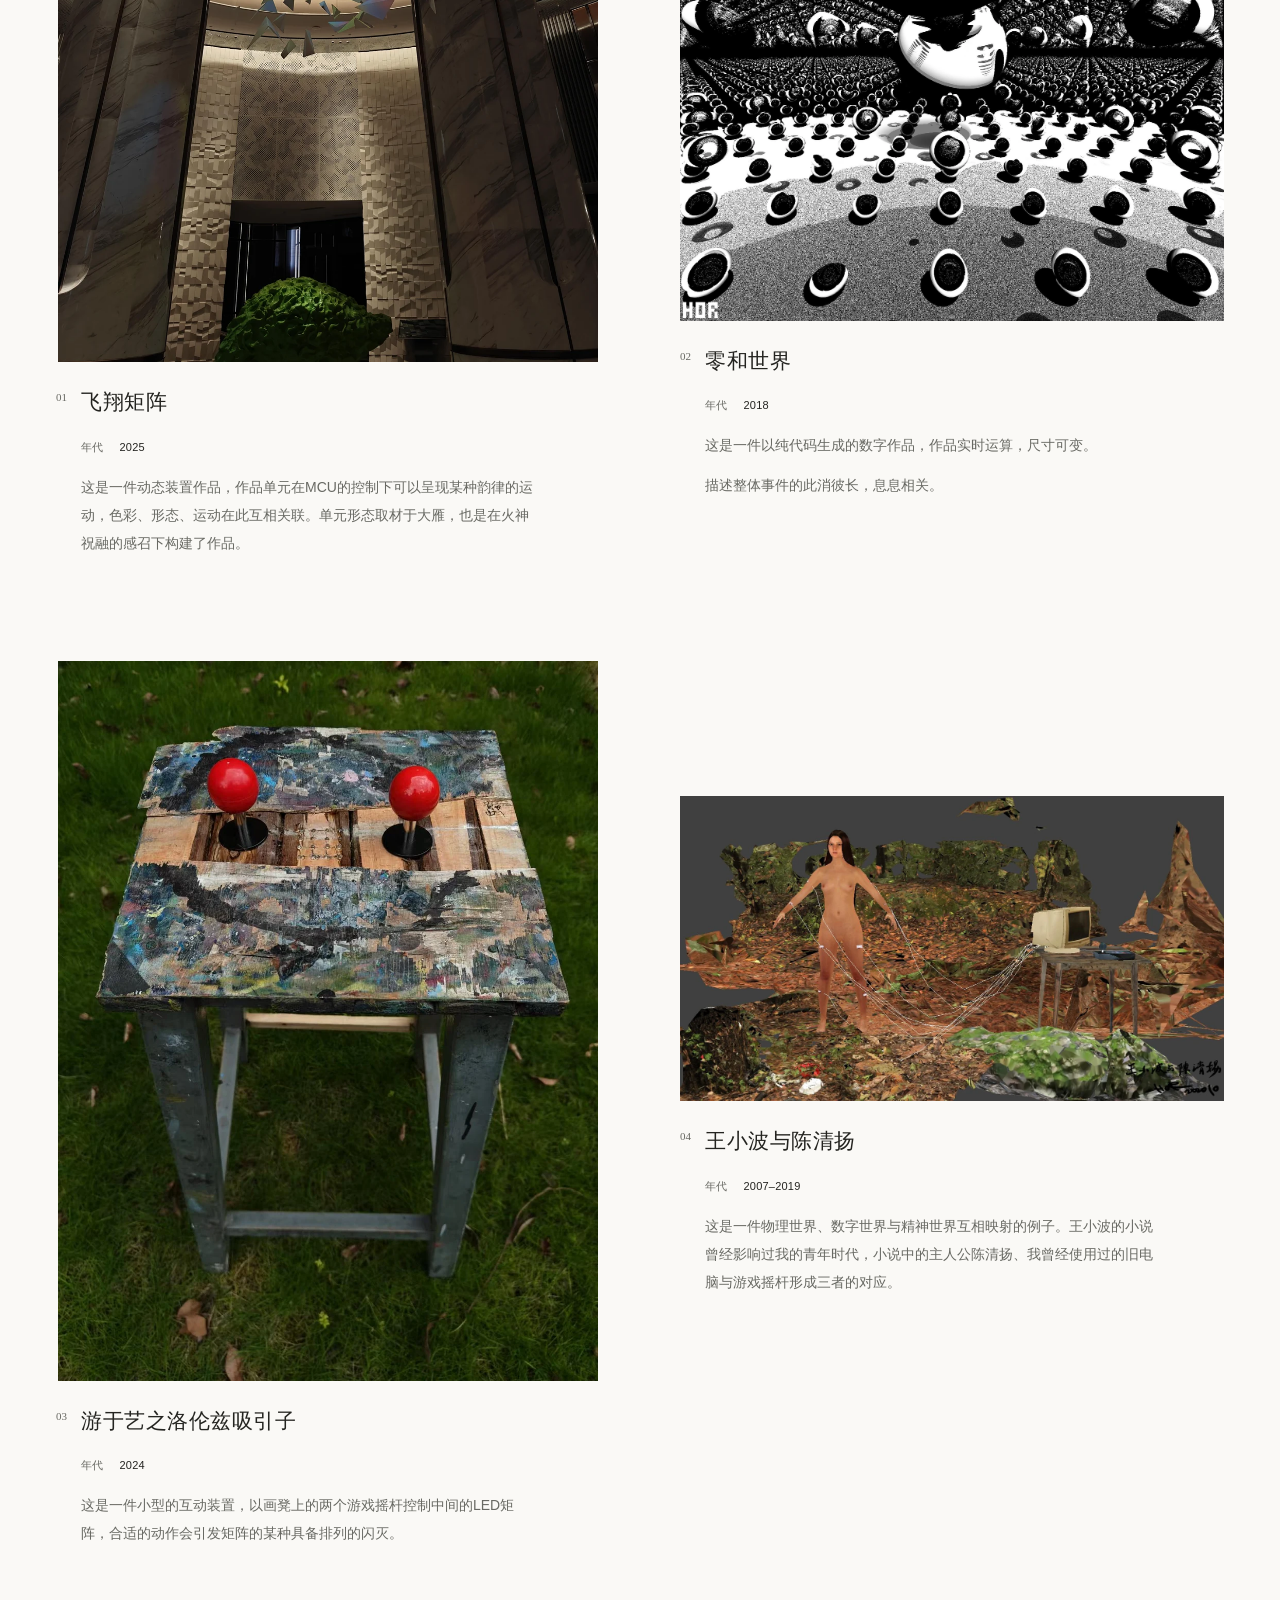
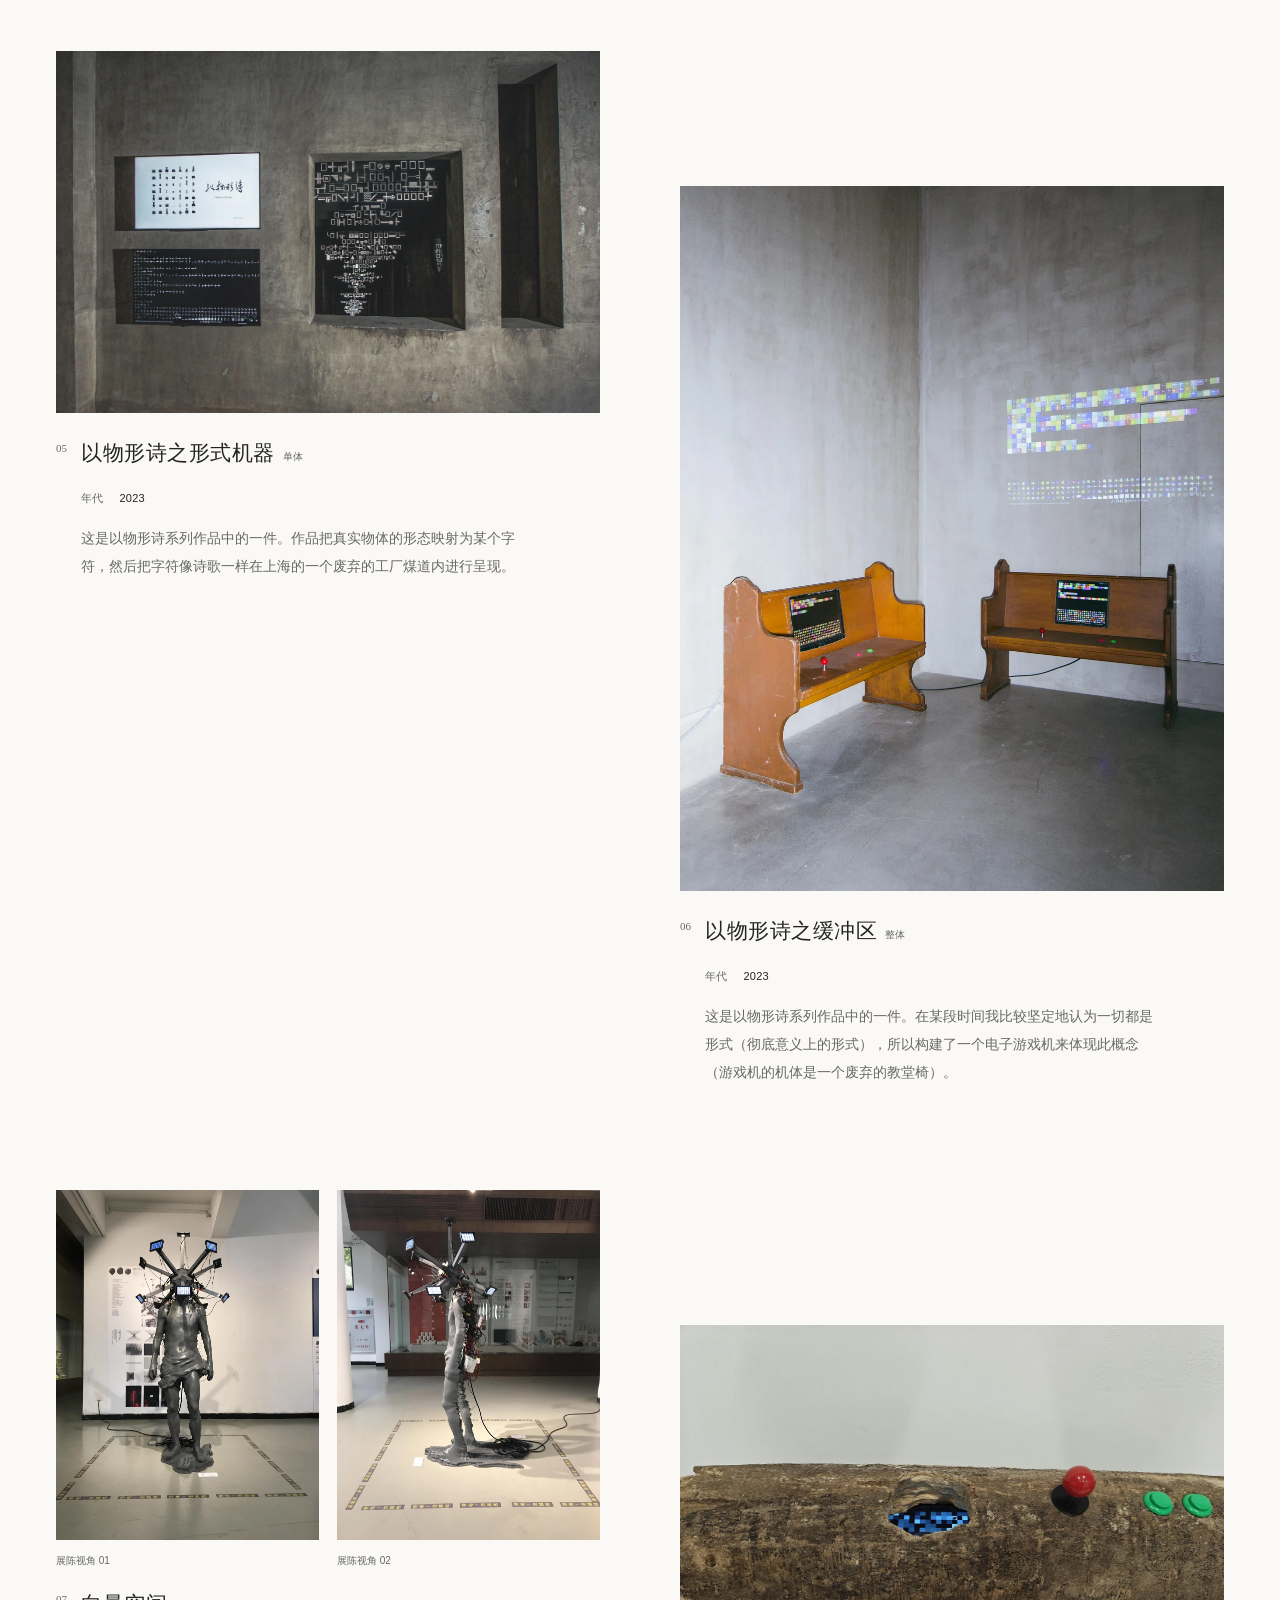
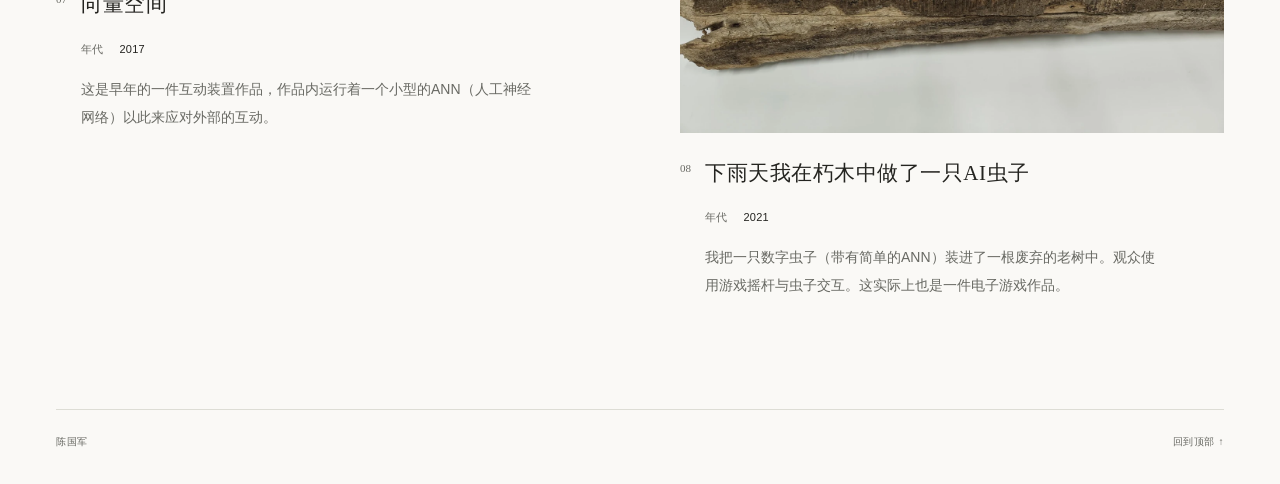
==== commit 986e23ce: "Remove source notices and restore larger homepage image" ====
--- a/zh.html
+++ b/zh.html
@@ -15,7 +15,7 @@
  <link rel="alternate" hreflang="zh-CN" href="zh.html">
  <link rel="alternate" hreflang="x-default" href="index.html">
  <link rel="icon" href="favicon.svg" type="image/svg+xml">
- <link rel="stylesheet" href="style.css?v=portrait-20261106-2">
+ <link rel="stylesheet" href="style.css?v=portrait-full-20261106-3">
  <script defer src="app.js"></script>
 </head>
 <body id="top">
@@ -75,16 +75,15 @@
  <div class="work-details"><p class="work-year"><span>年代</span> <time>2021</time></p><div class="work-description"><p>我把一只数字虫子（带有简单的ANN）装进了一根废弃的老树中。观众使用游戏摇杆与虫子交互。这实际上也是一件电子游戏作品。</p></div></div>
 </article></div>
   </section>
-  <section class="colophon" aria-label="图录说明"><div class="colophon-content"><p class="colophon-note">作品图像据原始图录。作品说明、年代及个人简介由艺术家提供；英文为译文。</p><a class="download" href="assets/chen-guojun-selected-works.pdf" download="chen-guojun-selected-works.pdf">下载原始作品集 <span>PDF · 11.2 MB ↗</span></a></div></section>
  </main>
  <footer class="site-footer"><span>陈国军</span><a href="#top">回到顶部 ↑</a></footer>
 </div>
 <dialog id="work-dialog" aria-labelledby="dialog-title">
  <div class="dialog-top"><span id="dialog-counter">作品</span><button class="close-dialog" type="button" aria-label="关闭大图">×</button></div>
  <div class="dialog-body"><div class="dialog-figure"><img id="dialog-image" alt=""></div>
- <div class="dialog-info"><h2 id="dialog-title"></h2><span class="dialog-category" id="dialog-category"></span><p class="dialog-year" id="dialog-year"></p><p class="dialog-description" id="dialog-description"></p><div class="dialog-views" id="dialog-views" aria-label="选择观看视角"></div><div class="dialog-source" id="dialog-source"></div><div class="dialog-links"><a id="original-image-link" target="_blank" rel="noopener">单独查看大图 ↗</a><a id="source-page-link" target="_blank" rel="noopener">图录对应页 ↗</a></div><div class="dialog-navigation"><button type="button" id="previous-work">← 上一件</button><button type="button" id="next-work">下一件 →</button></div></div></div>
+ <div class="dialog-info"><h2 id="dialog-title"></h2><span class="dialog-category" id="dialog-category"></span><p class="dialog-year" id="dialog-year"></p><p class="dialog-description" id="dialog-description"></p><div class="dialog-views" id="dialog-views" aria-label="选择观看视角"></div><div class="dialog-links"><a id="original-image-link" target="_blank" rel="noopener">单独查看大图 ↗</a></div><div class="dialog-navigation"><button type="button" id="previous-work">← 上一件</button><button type="button" id="next-work">下一件 →</button></div></div></div>
 </dialog>
-<noscript><div class="shell no-script">作品图像与名称可直接浏览；启用 JavaScript 后可点击放大。 <a href="assets/chen-guojun-selected-works.pdf">打开完整 PDF</a></div></noscript>
+<noscript><div class="shell no-script">作品图像与名称可直接浏览；启用 JavaScript 后可点击放大。</div></noscript>
 <script type="application/json" id="work-data">[{"id": "flight-matrix", "title": "飞翔矩阵", "category": "空间装置", "year": "2025", "description": "这是一件动态装置作品，作品单元在MCU的控制下可以呈现某种韵律的运动，色彩、形态、运动在此互相关联。单元形态取材于大雁，也是在火神祝融的感召下构建了作品。", "images": [{"slug": "flight-matrix", "label": "作品图像", "page": 2, "label_en": "Artwork image"}], "title_en": "Flight Matrix", "category_en": "Spatial installation", "description_en": "A kinetic installation whose individual units move in rhythmic patterns under the control of microcontrollers (MCUs). Colour, form and movement are interwoven. The units take their form from wild geese; the work was also inspired by Zhurong, the god of fire."}, {"id": "zero-sum", "title": "零和世界", "category": "数字图像", "year": "2018", "description": "这是一件以纯代码生成的数字作品，作品实时运算，尺寸可变。\n描述整体事件的此消彼长，息息相关。", "images": [{"slug": "zero-sum", "label": "作品图像", "page": 3, "label_en": "Artwork image"}], "title_en": "Zero-Sum World", "category_en": "Digital image", "description_en": "A digital work generated entirely through code, computed in real time and variable in scale.\nIt explores the ebb and flow of interdependent events within a larger whole."}, {"id": "lorenz", "title": "游于艺之洛伦兹吸引子", "category": "装置", "year": "2024", "description": "这是一件小型的互动装置，以画凳上的两个游戏摇杆控制中间的LED矩阵，合适的动作会引发矩阵的某种具备排列的闪灭。", "images": [{"slug": "lorenz", "label": "作品图像", "page": 4, "label_en": "Artwork image"}], "title_en": "Wandering in Art: Lorenz Attractor", "category_en": "Installation", "description_en": "A small interactive installation in which two game joysticks mounted on a painting stool control an LED matrix between them. Particular movements trigger ordered patterns of light flashing on and off."}, {"id": "wang-and-chen", "title": "王小波与陈清扬", "category": "艺术装置", "year": "2007–2019", "description": "这是一件物理世界、数字世界与精神世界互相映射的例子。王小波的小说曾经影响过我的青年时代，小说中的主人公陈清扬、我曾经使用过的旧电脑与游戏摇杆形成三者的对应。", "images": [{"slug": "wang-and-chen", "label": "作品图像", "page": 3, "label_en": "Artwork image"}], "title_en": "Wang Xiaobo and Chen Qingyang", "category_en": "Art installation", "description_en": "This work explores reciprocal mappings between the physical, digital and inner worlds. Wang Xiaobo's fiction influenced me in my youth. Chen Qingyang, a protagonist in his fiction, an old computer I once used, and a game joystick form a three-way correspondence."}, {"id": "formal-machine", "title": "以物形诗之形式机器", "subtitle": "单体", "category": "装置", "year": "2023", "description": "这是以物形诗系列作品中的一件。作品把真实物体的形态映射为某个字符，然后把字符像诗歌一样在上海的一个废弃的工厂煤道内进行呈现。", "images": [{"slug": "formal-machine", "label": "单体图像", "page": 5, "label_en": "Individual unit"}], "title_en": "Poetry Shaped by Objects: Formal Machine", "category_en": "Installation", "description_en": "Part of the Poetry Shaped by Objects series. The work maps the forms of physical objects to characters, then presents these characters like poetry inside a coal passage in an abandoned factory in Shanghai.", "subtitle_en": "Individual unit"}, {"id": "buffer-zone", "title": "以物形诗之缓冲区", "subtitle": "整体", "category": "装置", "year": "2023", "description": "这是以物形诗系列作品中的一件。在某段时间我比较坚定地认为一切都是形式（彻底意义上的形式），所以构建了一个电子游戏机来体现此概念（游戏机的机体是一个废弃的教堂椅）。", "images": [{"slug": "buffer-zone", "label": "整体图像", "page": 6, "label_en": "Overall view"}], "title_en": "Poetry Shaped by Objects: Buffer Zone", "category_en": "Installation", "description_en": "Part of the Poetry Shaped by Objects series. For a time, I held a strong conviction that everything was form—in the most radical sense of the word. I built a video game machine to embody this idea, using a discarded church pew as its cabinet.", "subtitle_en": "Overall installation"}, {"id": "vector-space", "title": "向量空间", "category": "互动装置", "year": "2017", "description": "这是早年的一件互动装置作品，作品内运行着一个小型的ANN（人工神经网络）以此来应对外部的互动。", "images": [{"slug": "vector-view-1", "label": "展陈视角 01", "page": 7, "label_en": "Exhibition view 01"}, {"slug": "vector-view-2", "label": "展陈视角 02", "page": 8, "label_en": "Exhibition view 02"}], "title_en": "Vector Space", "category_en": "Interactive installation", "description_en": "An early interactive installation that runs a small artificial neural network (ANN) to respond to interaction from the outside world."}, {"id": "ai-insect", "title": "下雨天我在朽木中做了一只AI虫子", "category": "装置", "year": "2021", "description": "我把一只数字虫子（带有简单的ANN）装进了一根废弃的老树中。观众使用游戏摇杆与虫子交互。这实际上也是一件电子游戏作品。", "images": [{"slug": "ai-insect", "label": "作品图像", "page": 9, "label_en": "Artwork image"}], "title_en": "On a Rainy Day, I Made an AI Insect in Decaying Wood", "category_en": "Installation", "description_en": "I placed a digital insect, equipped with a simple artificial neural network (ANN), inside a discarded old tree trunk. Visitors interact with the insect using a game joystick. This is also, in essence, a video game work."}]</script>
 </body>
 </html>
--- a/style.css
+++ b/style.css
@@ -30,7 +30,5 @@
 /* Full statements remain visible in the artwork catalogue. */
 .work-visual figure{margin:0}.work-visual figcaption{margin-top:10px;font-size:10px;color:var(--muted)}.multiple-views{display:grid;grid-template-columns:1fr 1fr;gap:18px;align-items:start}.work-details{margin:18px 0 0 25px;max-width:460px}.work-year{display:flex;align-items:baseline;gap:16px;font-size:11px;line-height:1.8;color:var(--muted);margin:0 0 15px;letter-spacing:.02em}.work-year time{color:var(--ink);font-variant-numeric:tabular-nums}.work-description{margin:0;max-width:none;font-size:14px;line-height:2;color:var(--muted)}.work-description p{margin:0 0 12px}.work-description p:last-child{margin-bottom:0}html[lang=en] .work-description{font-size:13px;line-height:1.95}.dialog-year{font-size:11px;color:var(--muted);margin:15px 0 0}.dialog-description{white-space:pre-line}@media(max-width:700px){.work-details{margin:16px 0 0 25px;max-width:none}.work-description{font-size:14px;line-height:2}html[lang=en] .work-description{font-size:13px;line-height:1.95}.work-year{margin-bottom:12px}.multiple-views{gap:12px}.work-grid{gap:70px}}
 .colophon>div.colophon-content{display:block}
-/* Smaller introductory image, shown in full at its original proportions. */
-.hero-portrait{width:min(100%,400px);max-width:400px;justify-self:center}.hero-portrait img{width:100%;height:auto;object-fit:contain}.hero{min-height:650px;padding-bottom:90px}@media(max-width:700px){.hero-portrait{width:78%;max-width:320px;align-self:center}.hero{min-height:0;padding-bottom:65px}}
-/* Crop beyond the top border, preserving the original display size. */
-.hero-portrait{width:min(100%,400px);max-width:400px}.hero-portrait img{clip-path:inset(.7% 0 0 0)}@media(max-width:700px){.hero-portrait{width:78%;max-width:320px}}
+/* Full-width introductory image with the top border cropped from view. */
+.hero-portrait{width:100%;max-width:620px;justify-self:center}.hero-portrait img{width:100%;height:auto;object-fit:contain;clip-path:inset(.7% 0 0 0)}.hero{min-height:650px;padding-bottom:90px}@media(max-width:700px){.hero-portrait{width:100%;max-width:none;align-self:center}.hero{min-height:0;padding-bottom:65px}}.site-footer{margin-top:110px}@media(max-width:700px){.site-footer{margin-top:70px}}
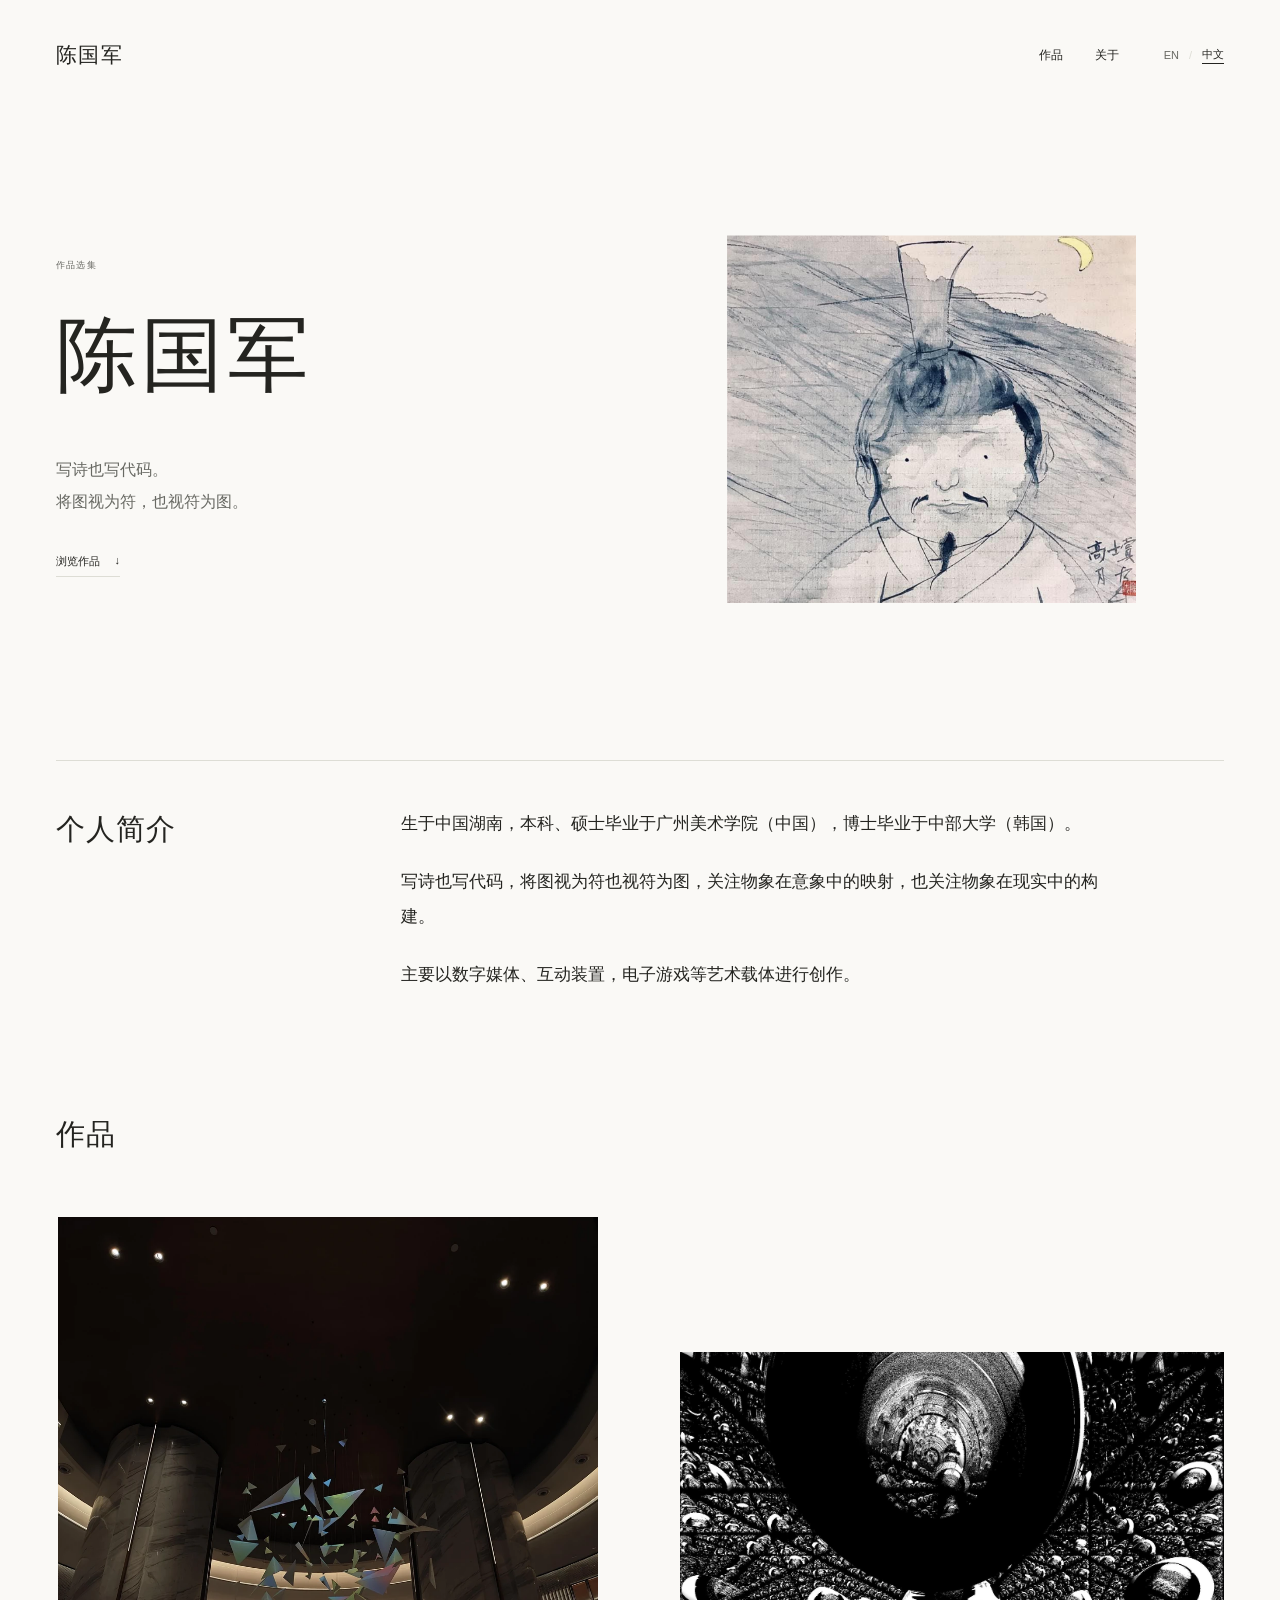
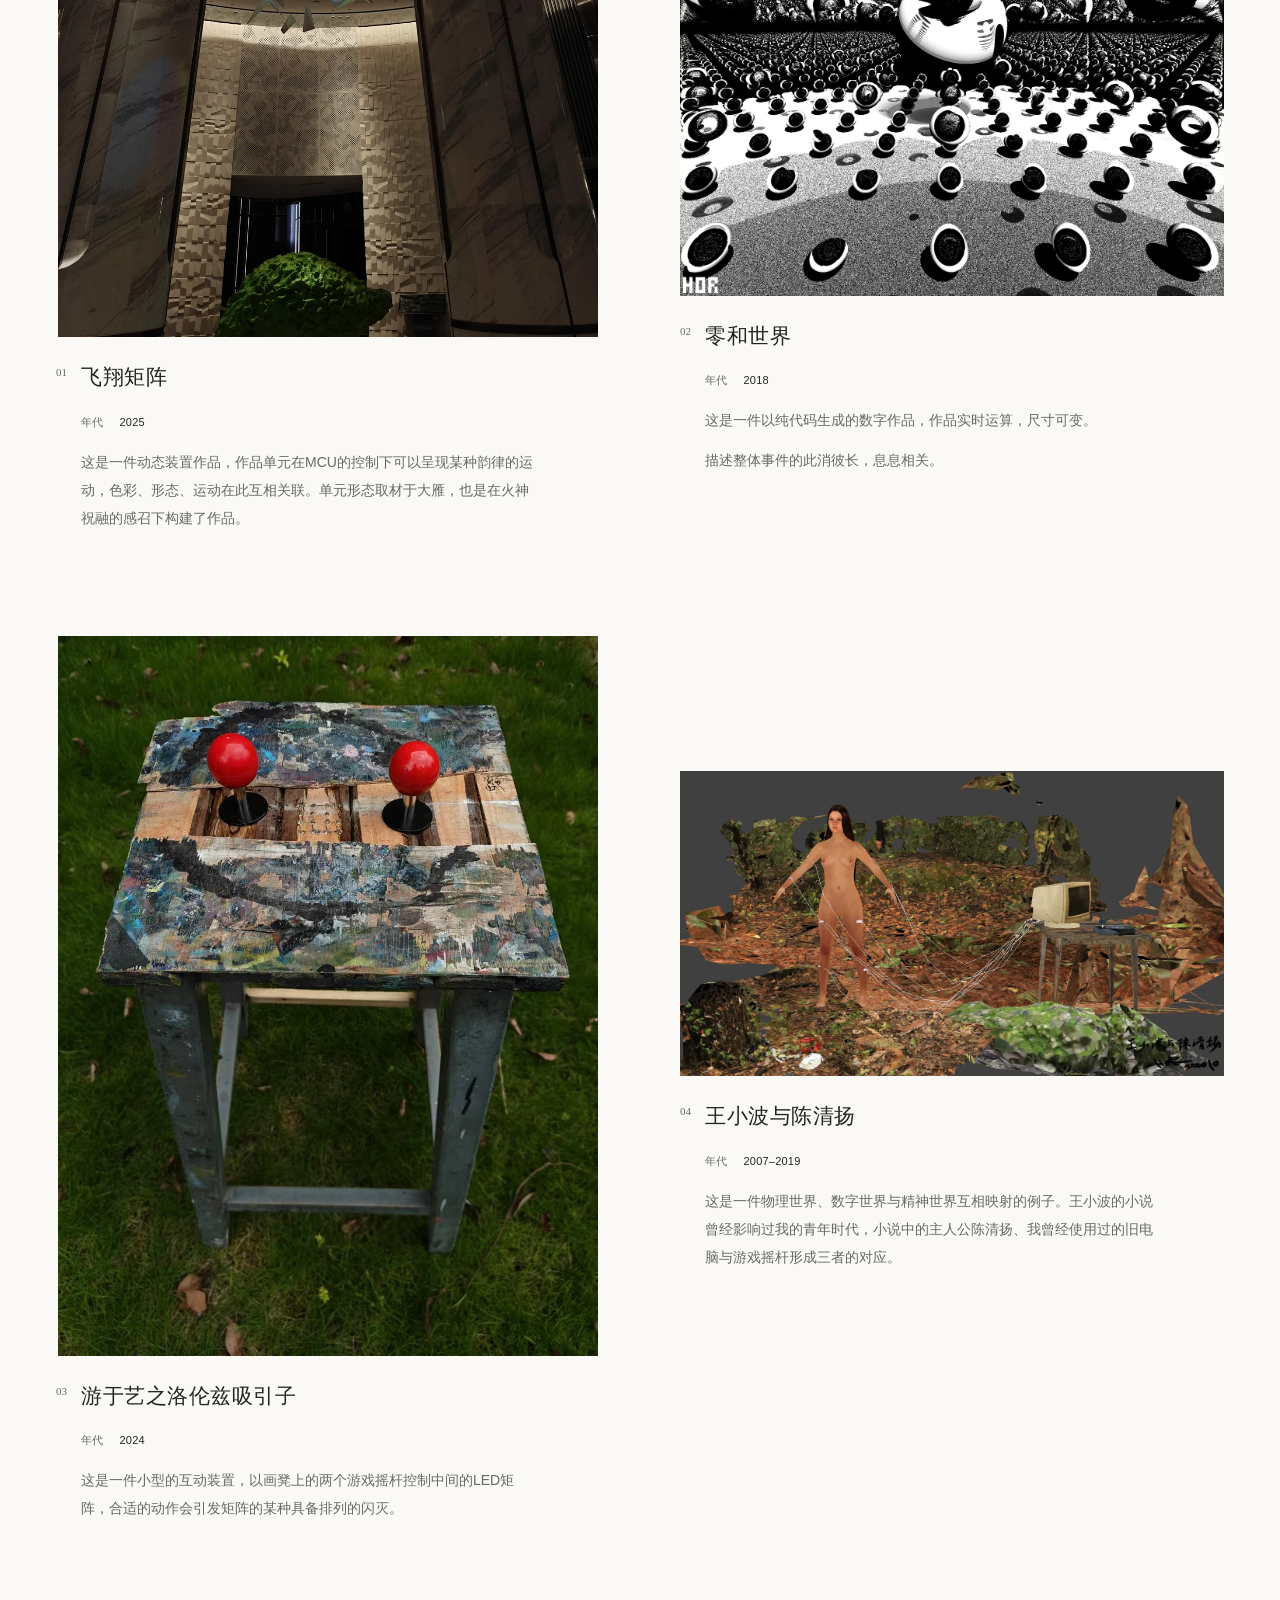
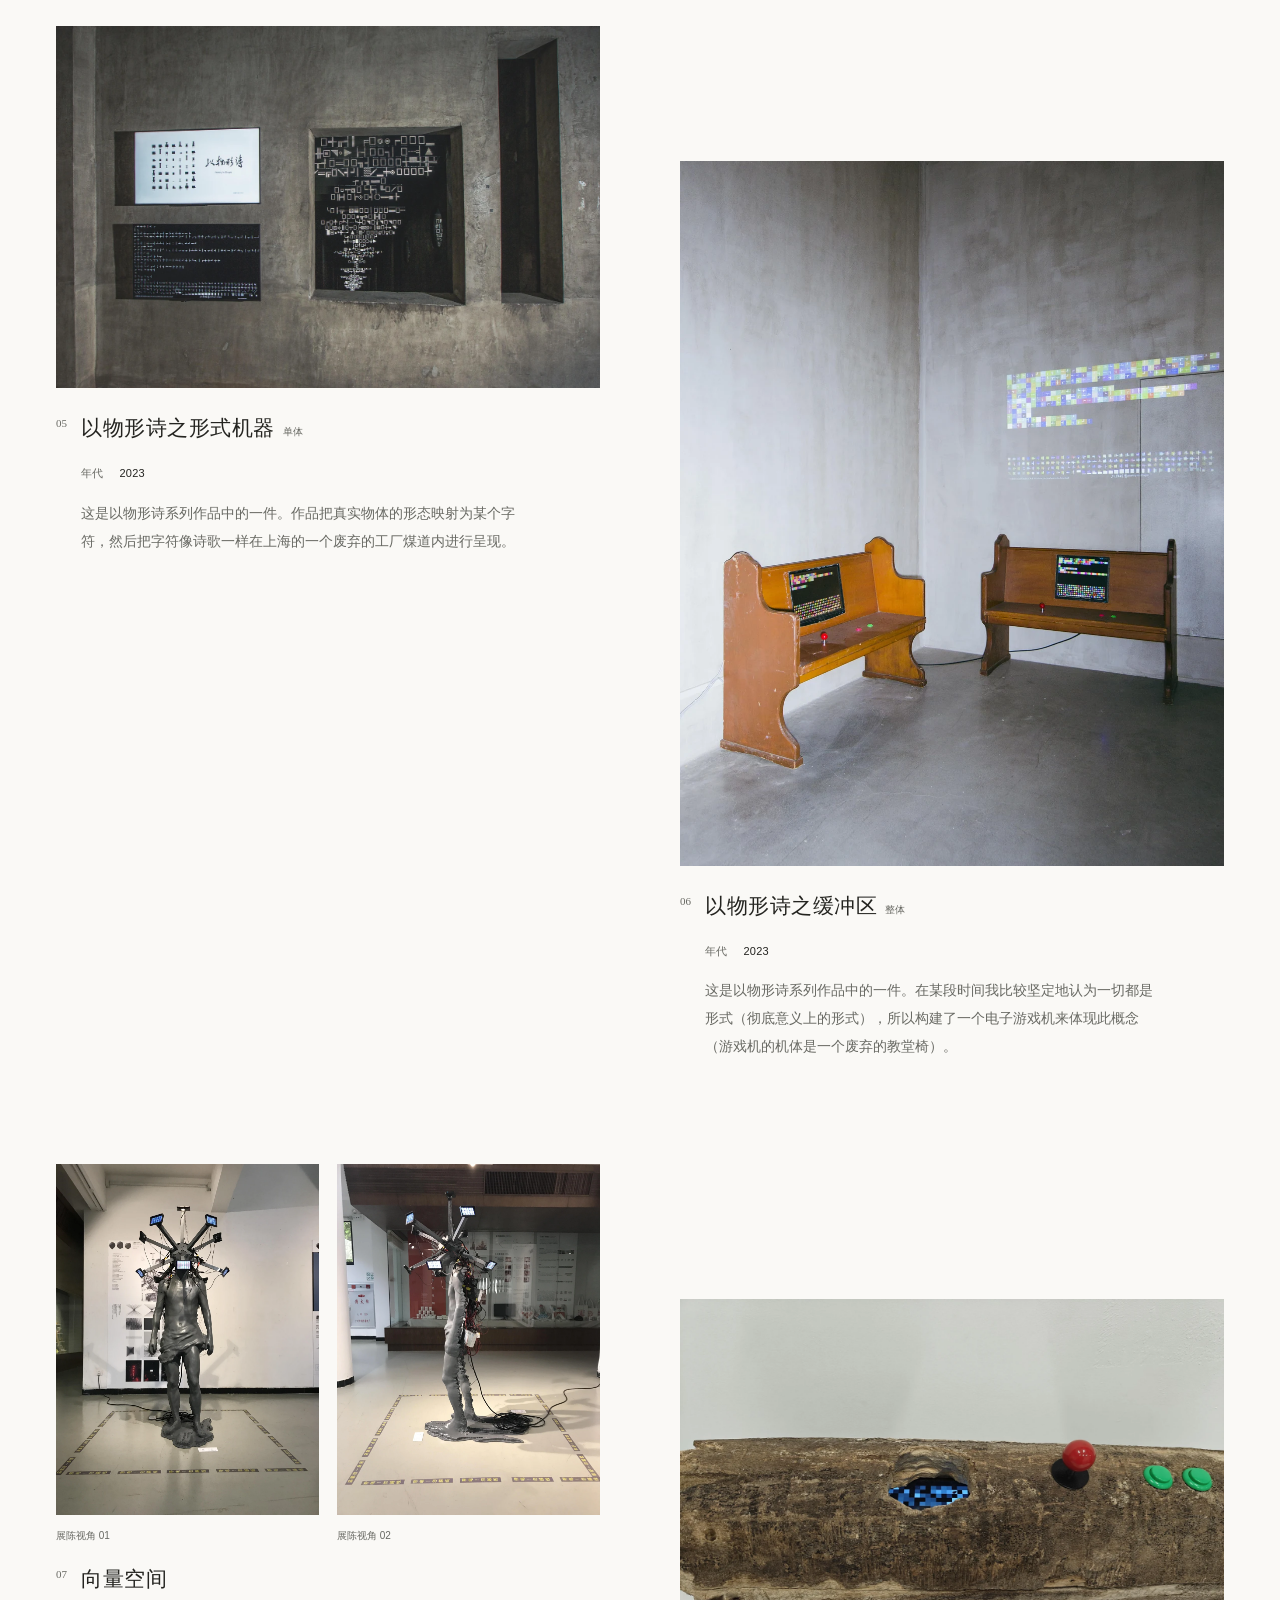
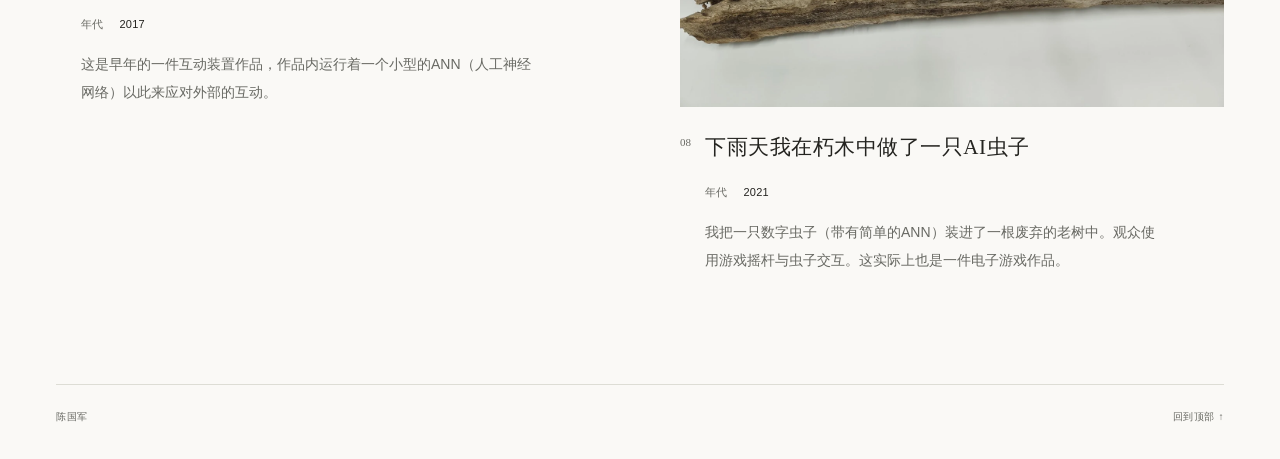
==== commit cc3625ac: "Resize homepage image to 70 percent" ====
--- a/zh.html
+++ b/zh.html
@@ -15,7 +15,7 @@
  <link rel="alternate" hreflang="zh-CN" href="zh.html">
  <link rel="alternate" hreflang="x-default" href="index.html">
  <link rel="icon" href="favicon.svg" type="image/svg+xml">
- <link rel="stylesheet" href="style.css?v=portrait-full-20261106-3">
+ <link rel="stylesheet" href="style.css?v=portrait-70-20261106-4">
  <script defer src="app.js"></script>
 </head>
 <body id="top">
--- a/style.css
+++ b/style.css
@@ -32,3 +32,5 @@
 .colophon>div.colophon-content{display:block}
 /* Full-width introductory image with the top border cropped from view. */
 .hero-portrait{width:100%;max-width:620px;justify-self:center}.hero-portrait img{width:100%;height:auto;object-fit:contain;clip-path:inset(.7% 0 0 0)}.hero{min-height:650px;padding-bottom:90px}@media(max-width:700px){.hero-portrait{width:100%;max-width:none;align-self:center}.hero{min-height:0;padding-bottom:65px}}.site-footer{margin-top:110px}@media(max-width:700px){.site-footer{margin-top:70px}}
+/* Introductory image at 70% of the full-column display size. */
+.hero-portrait{width:70%;max-width:434px}@media(max-width:700px){.hero-portrait{width:70%;max-width:none}}
